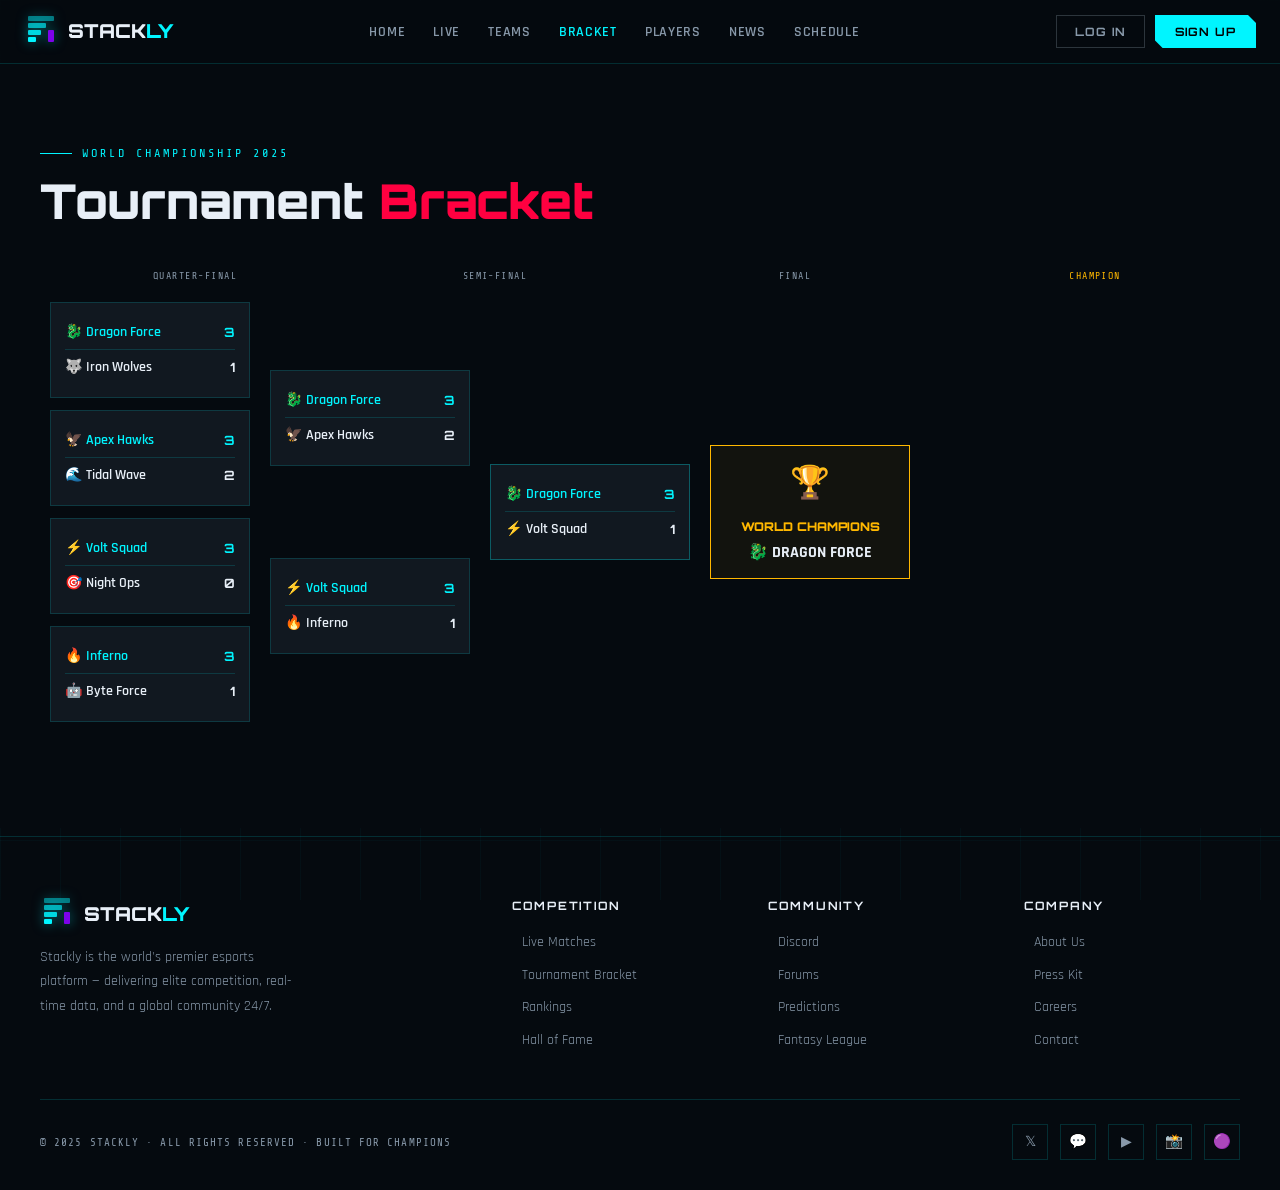
==== bracket.html @ 7aa42559 "initial commit" ====
<!DOCTYPE html>
<html lang="en">
<head>
<meta charset="UTF-8" />
<meta name="viewport" content="width=device-width, initial-scale=1.0" />
<title>Tournament Bracket — STACKLY</title>
<link href="https://fonts.googleapis.com/css2?family=Orbitron:wght@400;700;900&family=Rajdhani:wght@300;400;500;600;700&family=Share+Tech+Mono&display=swap" rel="stylesheet" />
<link rel="stylesheet" href="styles.css" />
</head>
<body>
<nav class="nav">
  <a href="index.html" class="nav-logo">
    <div class="nav-logo-icon">
      <svg width="34" height="34" viewBox="0 0 34 34" fill="none" xmlns="http://www.w3.org/2000/svg">
        <rect x="4" y="22" width="8" height="5" rx="1" fill="#00F5FF"/>
        <rect x="4" y="15" width="13" height="5" rx="1" fill="#00F5FF" opacity="0.85"/>
        <rect x="4" y="8" width="18" height="5" rx="1" fill="#00F5FF" opacity="0.65"/>
        <rect x="4" y="1" width="26" height="5" rx="1" fill="#00F5FF" opacity="0.45"/>
        <rect x="24" y="15" width="6" height="12" rx="1" fill="#8B00FF" opacity="0.9"/>
      </svg>
    </div>
    <span class="brand-name"><span class="brand-stack">STACK</span><span class="brand-ly">LY</span></span>
  </a>
  <ul class="nav-links">
    <li><a href="index.html">Home</a></li>
    <li><a href="live.html">Live</a></li>
    <li><a href="teams.html">Teams</a></li>
    <li><a href="bracket.html">Bracket</a></li>
    <li><a href="players.html">Players</a></li>
    <li><a href="news.html">News</a></li>
    <li><a href="schedule.html">Schedule</a></li>
  </ul>
  <div class="nav-auth">
    <button class="btn-login" id="openLogin">Log In</button>
    <button class="btn-signup" id="openSignup">Sign Up</button>
  </div>
  <button class="hamburger" id="hamburger" aria-label="Menu"><span></span><span></span><span></span></button>
</nav>

<div class="mobile-menu" id="mobileMenu">
  <a href="index.html">Home</a>
  <a href="live.html">Live Matches</a>
  <a href="featured.html">Featured Game</a>
  <a href="teams.html">Teams</a>
  <a href="bracket.html">Tournament</a>
  <a href="stats.html">Player Stats</a>
  <a href="players.html">Players</a>
  <a href="news.html">News</a>
  <a href="schedule.html">Schedule</a>
  <a href="streaming.html">Streams</a>
  <a href="community.html">Community</a>
  <a href="sponsors.html">Sponsors</a>
  <div class="mobile-auth-btns">
    <button class="btn-login" id="openLoginMobile">Log In</button>
    <button class="btn-signup" id="openSignupMobile">Sign Up</button>
  </div>
</div>
<main class="page-main">
<section class="section bracket" id="bracket">
  <div class="section-inner">
    <div class="eyebrow">World Championship 2025</div>
    <h2 class="section-title reveal">Tournament <span class="red">Bracket</span></h2>
    <div class="bracket-visual reveal reveal-delay-1">
      <div style="display:flex;gap:0;min-width:880px;">
        <div style="flex:1;text-align:center;padding-bottom:8px;font-family:'Share Tech Mono',monospace;font-size:0.62rem;letter-spacing:0.15em;color:var(--muted);text-transform:uppercase;padding-left:10px">Quarter-Final</div>
        <div style="flex:1;text-align:center;padding-bottom:8px;font-family:'Share Tech Mono',monospace;font-size:0.62rem;letter-spacing:0.15em;color:var(--muted);text-transform:uppercase;padding-left:10px">Semi-Final</div>
        <div style="flex:1;text-align:center;padding-bottom:8px;font-family:'Share Tech Mono',monospace;font-size:0.62rem;letter-spacing:0.15em;color:var(--muted);text-transform:uppercase;padding-left:10px">Final</div>
        <div style="flex:1;text-align:center;padding-bottom:8px;font-family:'Share Tech Mono',monospace;font-size:0.62rem;letter-spacing:0.15em;color:var(--gold);text-transform:uppercase;padding-left:10px">Champion</div>
      </div>
      <div class="bracket-grid">
        <!-- QF -->
        <div class="bracket-col">
          <div class="bracket-match"><div class="bracket-team winner">🐉 Dragon Force <span class="bracket-team-score cyan">3</span></div><div class="bracket-team">🐺 Iron Wolves <span class="bracket-team-score">1</span></div></div>
          <div class="bracket-match"><div class="bracket-team winner">🦅 Apex Hawks <span class="bracket-team-score cyan">3</span></div><div class="bracket-team">🌊 Tidal Wave <span class="bracket-team-score">2</span></div></div>
          <div class="bracket-match"><div class="bracket-team winner">⚡ Volt Squad <span class="bracket-team-score cyan">3</span></div><div class="bracket-team">🎯 Night Ops <span class="bracket-team-score">0</span></div></div>
          <div class="bracket-match"><div class="bracket-team winner">🔥 Inferno <span class="bracket-team-score cyan">3</span></div><div class="bracket-team">🤖 Byte Force <span class="bracket-team-score">1</span></div></div>
        </div>
        <!-- SF -->
        <div class="bracket-col" style="justify-content:space-around;gap:0;padding-top:32px;padding-bottom:32px">
          <div class="bracket-match"><div class="bracket-team winner">🐉 Dragon Force <span class="bracket-team-score cyan">3</span></div><div class="bracket-team">🦅 Apex Hawks <span class="bracket-team-score">2</span></div></div>
          <div class="bracket-match"><div class="bracket-team winner">⚡ Volt Squad <span class="bracket-team-score cyan">3</span></div><div class="bracket-team">🔥 Inferno <span class="bracket-team-score">1</span></div></div>
        </div>
        <!-- Final -->
        <div class="bracket-col" style="justify-content:center;padding-top:0;padding-bottom:0">
          <div class="bracket-match" style="border-color:rgba(0,245,255,0.3)">
            <div class="bracket-team winner">🐉 Dragon Force <span class="bracket-team-score cyan">3</span></div>
            <div class="bracket-team">⚡ Volt Squad <span class="bracket-team-score">1</span></div>
          </div>
        </div>
        <!-- Champion -->
        <div class="bracket-col" style="justify-content:center">
          <div class="bracket-match" style="border-color:var(--gold);text-align:center;background:rgba(255,184,0,0.05)">
            <div style="font-size:2rem;margin-bottom:8px">🏆</div>
            <div style="font-family:'Orbitron',sans-serif;font-size:0.75rem;font-weight:900;color:var(--gold);margin-bottom:4px">WORLD CHAMPIONS</div>
            <div style="font-weight:700;font-size:1rem">🐉 DRAGON FORCE</div>
          </div>
        </div>
      </div>
    </div>
  </div>
</section>
</main>
<footer>
  <div class="footer-inner">
    <div class="footer-top">
      <div class="footer-brand">
        <a href="index.html" class="nav-logo">
          <div class="nav-logo-icon">
            <svg width="34" height="34" viewBox="0 0 34 34" fill="none" xmlns="http://www.w3.org/2000/svg">
              <rect x="4"  y="22" width="8"  height="5" rx="1" fill="#00F5FF"/>
              <rect x="4"  y="15" width="13" height="5" rx="1" fill="#00F5FF" opacity="0.85"/>
              <rect x="4"  y="8"  width="18" height="5" rx="1" fill="#00F5FF" opacity="0.65"/>
              <rect x="4"  y="1"  width="26" height="5" rx="1" fill="#00F5FF" opacity="0.45"/>
              <rect x="24" y="15" width="6" height="12" rx="1" fill="#8B00FF" opacity="0.9"/>
            </svg>
          </div>
          <span class="brand-name"><span class="brand-stack">STACK</span><span class="brand-ly">LY</span></span>
        </a>
        <p>Stackly is the world's premier esports platform — delivering elite competition, real-time data, and a global community 24/7.</p>
      </div>
      <div class="footer-col">
        <h4>Competition</h4>
        <ul>
          <li><a href="404page.html">Live Matches</a></li>
          <li><a href="404page.html">Tournament Bracket</a></li>
          <li><a href="404page.html">Rankings</a></li>
          <li><a href="404page.html">Hall of Fame</a></li>
        </ul>
      </div>
      <div class="footer-col">
        <h4>Community</h4>
        <ul>
          <li><a href="404page.html">Discord</a></li>
          <li><a href="404page.html">Forums</a></li>
          <li><a href="404page.html">Predictions</a></li>
          <li><a href="404page.html">Fantasy League</a></li>
        </ul>
      </div>
      <div class="footer-col">
        <h4>Company</h4>
        <ul>
          <li><a href="404page.html">About Us</a></li>
          <li><a href="404page.html">Press Kit</a></li>
          <li><a href="404page.html">Careers</a></li>
          <li><a href="404page.html">Contact</a></li>
        </ul>
      </div>
    </div>
    <div class="footer-bottom">
      <div class="footer-copy">© 2025 STACKLY · ALL RIGHTS RESERVED · BUILT FOR CHAMPIONS</div>
      <div class="footer-social">
        <a href="404page.html" class="social-link" aria-label="Twitter">𝕏</a>
        <a href="404page.html" class="social-link" aria-label="Discord">💬</a>
        <a href="404page.html" class="social-link" aria-label="YouTube">▶</a>
        <a href="404page.html" class="social-link" aria-label="Instagram">📸</a>
        <a href="404page.html" class="social-link" aria-label="Twitch">🟣</a>
      </div>
    </div>
  </div>
</footer>
<div class="auth-overlay" id="authOverlay">
  <div class="auth-modal" id="authModal">
    <button class="auth-close" id="authClose" aria-label="Close">✕</button>

    <!-- Logo -->
    <div class="auth-logo-wrap">
      <svg width="28" height="28" viewBox="0 0 34 34" fill="none" xmlns="http://www.w3.org/2000/svg" style="filter:drop-shadow(0 0 6px rgba(0,245,255,0.5))">
        <rect x="4" y="22" width="8"  height="5" rx="1" fill="#00F5FF"/>
        <rect x="4" y="15" width="13" height="5" rx="1" fill="#00F5FF" opacity="0.85"/>
        <rect x="4" y="8"  width="18" height="5" rx="1" fill="#00F5FF" opacity="0.65"/>
        <rect x="4" y="1"  width="26" height="5" rx="1" fill="#00F5FF" opacity="0.45"/>
        <rect x="24" y="15" width="6" height="12" rx="1" fill="#8B00FF" opacity="0.9"/>
      </svg>
      <span class="brand-stack">STACK</span><span class="brand-ly">LY</span>
    </div>

    <!-- Tabs -->
    <div class="auth-tabs">
      <button class="auth-tab active" data-tab="login">Log In</button>
      <button class="auth-tab" data-tab="signup">Sign Up</button>
    </div>

    <!-- LOGIN PANEL -->
    <div class="auth-panel active" id="panel-login">
      <div class="auth-heading">Welcome back</div>
      <p class="auth-sub">Enter the arena. Your stats await.</p>

      <div class="auth-field">
        <label>Email Address</label>
        <input type="email" placeholder="you@example.com" autocomplete="email" />
      </div>
      <div class="auth-field">
        <label>Password</label>
        <input type="password" placeholder="••••••••" autocomplete="current-password" />
      </div>
      <a href="#" class="auth-forgot">Forgot password?</a>
      <button class="auth-submit">Log In to Stackly</button>

      <div class="auth-divider"><span>or continue with</span></div>
      <div class="auth-social">
        <button class="auth-social-btn">🌐 Google</button>
        <button class="auth-social-btn">🎮 Discord</button>
      </div>

      <div class="auth-switch">Don't have an account? <button id="switchToSignup">Sign up free</button></div>
    </div>

    <!-- SIGNUP PANEL -->
    <div class="auth-panel" id="panel-signup">
      <div class="auth-heading">Create your account</div>
      <p class="auth-sub">Join 4.8M players — track matches, predict outcomes, rise the ranks.</p>

      <div class="auth-field-row">
        <div class="auth-field">
          <label>First Name</label>
          <input type="text" placeholder="Arjun" autocomplete="given-name" />
        </div>
        <div class="auth-field">
          <label>Last Name</label>
          <input type="text" placeholder="Sharma" autocomplete="family-name" />
        </div>
      </div>
      <div class="auth-field">
        <label>Gamertag / Username</label>
        <input type="text" placeholder="ZephyrX" autocomplete="username" />
      </div>
      <div class="auth-field">
        <label>Email Address</label>
        <input type="email" placeholder="you@example.com" autocomplete="email" />
      </div>
      <div class="auth-field">
        <label>Password</label>
        <input type="password" placeholder="Create a strong password" id="signupPassword" autocomplete="new-password" />
        <div class="password-strength">
          <div class="strength-bar" id="s1"></div>
          <div class="strength-bar" id="s2"></div>
          <div class="strength-bar" id="s3"></div>
          <div class="strength-bar" id="s4"></div>
        </div>
      </div>

      <button class="auth-submit">Create Account</button>

      <div class="auth-divider"><span>or sign up with</span></div>
      <div class="auth-social">
        <button class="auth-social-btn">🌐 Google</button>
        <button class="auth-social-btn">🎮 Discord</button>
      </div>

      <p class="auth-terms">By signing up you agree to our <a href="#">Terms of Service</a> and <a href="#">Privacy Policy</a>.</p>
      <div class="auth-switch">Already have an account? <button id="switchToLogin">Log in</button></div>
    </div>
  </div>
</div>
<script src="script.js"></script>
</body>
</html>
---- styles.css ----
/* ============================================================
   DESIGN TOKENS
   ============================================================ */
:root {
  --bg:          #050A0F;
  --bg2:         #0D1117;
  --bg3:         #111820;
  --cyan:        #00F5FF;
  --purple:      #8B00FF;
  --red:         #FF0040;
  --gold:        #FFB800;
  --text:        #E8EFF7;
  --muted:       #8899AA;
  --border:      rgba(0,245,255,0.15);
  --card-bg:     rgba(13,17,23,0.8);
  --glow-cyan:   0 0 20px rgba(0,245,255,0.4), 0 0 60px rgba(0,245,255,0.15);
  --glow-purple: 0 0 20px rgba(139,0,255,0.5), 0 0 60px rgba(139,0,255,0.2);
  --glow-red:    0 0 20px rgba(255,0,64,0.5);
}

/* ============================================================
   BASE
   ============================================================ */
*, *::before, *::after { box-sizing: border-box; margin: 0; padding: 0; }

html { scroll-behavior: smooth; }

body {
  background: var(--bg);
  color: var(--text);
  font-family: 'Rajdhani', sans-serif;
  font-size: 16px;
  line-height: 1.6;
  overflow-x: hidden;
}

@media (prefers-reduced-motion: reduce) {
  *, *::before, *::after { animation: none !important; transition: none !important; }
}

/* ============================================================
   REUSABLES
   ============================================================ */
.section { padding: 80px 20px; position: relative; }
.section-inner { max-width: 1200px; margin: 0 auto; }

.eyebrow {
  font-family: 'Share Tech Mono', monospace;
  font-size: 0.75rem;
  letter-spacing: 0.25em;
  color: var(--cyan);
  text-transform: uppercase;
  margin-bottom: 12px;
  display: flex;
  align-items: center;
  gap: 10px;
}
.eyebrow::before { content: ''; display: block; width: 32px; height: 1px; background: var(--cyan); }

.section-title {
  font-family: 'Orbitron', sans-serif;
  font-size: clamp(1.8rem, 4vw, 3rem);
  font-weight: 900;
  line-height: 1.1;
  margin-bottom: 16px;
}

.cyan { color: var(--cyan); }
.purple { color: var(--purple); }
.red { color: var(--red); }
.gold { color: var(--gold); }

.btn {
  display: inline-flex;
  align-items: center;
  gap: 8px;
  padding: 12px 28px;
  font-family: 'Orbitron', sans-serif;
  font-size: 0.8rem;
  font-weight: 700;
  letter-spacing: 0.1em;
  text-decoration: none;
  text-transform: uppercase;
  border: none;
  cursor: pointer;
  position: relative;
  overflow: hidden;
  transition: all 0.3s;
}

.btn-primary {
  background: var(--cyan);
  color: #000;
  clip-path: polygon(0 0, calc(100% - 12px) 0, 100% 12px, 100% 100%, 12px 100%, 0 calc(100% - 12px));
}
.btn-primary:hover { box-shadow: var(--glow-cyan); transform: translateY(-2px); }

.btn-outline {
  background: transparent;
  color: var(--cyan);
  border: 1px solid var(--cyan);
  clip-path: polygon(0 0, calc(100% - 10px) 0, 100% 10px, 100% 100%, 10px 100%, 0 calc(100% - 10px));
}
.btn-outline:hover { background: rgba(0,245,255,0.1); box-shadow: var(--glow-cyan); }

.tag {
  display: inline-block;
  padding: 3px 10px;
  font-family: 'Share Tech Mono', monospace;
  font-size: 0.7rem;
  letter-spacing: 0.1em;
  text-transform: uppercase;
  background: rgba(0,245,255,0.1);
  color: var(--cyan);
  border: 1px solid rgba(0,245,255,0.3);
}

/* ============================================================
   GLOBAL BACKGROUND ENERGY GRID
   ============================================================ */
body::before {
  content: '';
  position: fixed;
  inset: 0;
  background-image:
    linear-gradient(rgba(0,245,255,0.03) 1px, transparent 1px),
    linear-gradient(90deg, rgba(0,245,255,0.03) 1px, transparent 1px);
  background-size: 60px 60px;
  pointer-events: none;
  z-index: 0;
  animation: gridPulse 8s ease-in-out infinite;
}
@keyframes gridPulse {
  0%, 100% { opacity: 0.6; }
  50% { opacity: 1; }
}

/* ============================================================
   1. NAV
   ============================================================ */
.nav {
  position: fixed;
  top: 0; left: 0; right: 0;
  z-index: 1000;
  padding: 0 24px;
  height: 64px;
  display: flex;
  align-items: center;
  justify-content: space-between;
  background: rgba(5,10,15,0.85);
  backdrop-filter: blur(16px);
  border-bottom: 1px solid var(--border);
}

.nav-logo {
  font-family: 'Orbitron', sans-serif;
  font-size: 1.2rem;
  font-weight: 900;
  color: var(--text);
  text-decoration: none;
  display: flex;
  align-items: center;
  gap: 10px;
}
.nav-logo .brand-name { display: flex; align-items: baseline; gap: 0; }
.nav-logo .brand-stack { color: var(--text); }
.nav-logo .brand-ly { color: var(--cyan); }

.nav-logo-icon {
  width: 34px; height: 34px;
  display: flex; align-items: center; justify-content: center;
  flex-shrink: 0;
  animation: stacklyLogoPulse 3s ease-in-out infinite;
  filter: drop-shadow(0 0 6px rgba(0,245,255,0.5));
}
@keyframes stacklyLogoPulse {
  0%, 100% { filter: drop-shadow(0 0 6px rgba(0,245,255,0.5)); }
  50% { filter: drop-shadow(0 0 14px rgba(0,245,255,0.9)); }
}

.nav-links {
  display: flex;
  gap: 28px;
  list-style: none;
}
.nav-links a {
  font-family: 'Rajdhani', sans-serif;
  font-weight: 600;
  font-size: 0.9rem;
  letter-spacing: 0.05em;
  text-transform: uppercase;
  color: var(--muted);
  text-decoration: none;
  transition: color 0.2s;
  position: relative;
}
.nav-links a::after {
  content: '';
  position: absolute;
  left: 0; bottom: -4px;
  width: 0; height: 1px;
  background: var(--cyan);
  transition: width 0.3s;
}
.nav-links a:hover { color: var(--cyan); }
.nav-links a:hover::after { width: 100%; }

.nav-cta { font-size: 0.75rem; padding: 8px 20px; }

.hamburger {
  display: none;
  flex-direction: column;
  gap: 5px;
  cursor: pointer;
  padding: 4px;
  background: none;
  border: none;
}
.hamburger span {
  display: block;
  width: 24px; height: 2px;
  background: var(--cyan);
  transition: all 0.3s;
}
.hamburger.open span:nth-child(1) { transform: translateY(7px) rotate(45deg); }
.hamburger.open span:nth-child(2) { opacity: 0; }
.hamburger.open span:nth-child(3) { transform: translateY(-7px) rotate(-45deg); }

.mobile-menu {
  display: none;
  position: fixed;
  top: 64px; left: 0; right: 0;
  background: rgba(5,10,15,0.98);
  backdrop-filter: blur(20px);
  border-bottom: 1px solid var(--border);
  padding: 24px;
  z-index: 999;
  flex-direction: column;
  gap: 20px;
}
.mobile-menu.open { display: flex; }
.mobile-menu a {
  font-family: 'Orbitron', sans-serif;
  font-size: 1rem;
  color: var(--muted);
  text-decoration: none;
  padding: 8px 0;
  border-bottom: 1px solid var(--border);
}
.mobile-menu a:hover { color: var(--cyan); }

@media (max-width: 768px) {
  .nav-links, .nav-cta { display: none; }
  .hamburger { display: flex; }
}

/* ============================================================
   2. HERO — GLITCH + SCANLINE
   ============================================================ */
.hero {
  min-height: 100vh;
  display: flex;
  align-items: center;
  justify-content: center;
  text-align: center;
  padding: 120px 20px 80px;
  position: relative;
  overflow: hidden;
}

/* Scanline overlay */
.hero::after {
  content: '';
  position: absolute;
  inset: 0;
  background: repeating-linear-gradient(
    0deg,
    transparent,
    transparent 2px,
    rgba(0,0,0,0.08) 2px,
    rgba(0,0,0,0.08) 4px
  );
  pointer-events: none;
  z-index: 1;
  animation: scanlineScroll 8s linear infinite;
}
@keyframes scanlineScroll {
  0% { background-position: 0 0; }
  100% { background-position: 0 100px; }
}

.hero-bg-orb {
  position: absolute;
  border-radius: 50%;
  filter: blur(80px);
  pointer-events: none;
}
.hero-orb1 {
  width: 500px; height: 500px;
  background: radial-gradient(circle, rgba(139,0,255,0.35) 0%, transparent 70%);
  top: -100px; left: -150px;
  animation: orbFloat1 12s ease-in-out infinite;
}
.hero-orb2 {
  width: 400px; height: 400px;
  background: radial-gradient(circle, rgba(0,245,255,0.25) 0%, transparent 70%);
  bottom: -100px; right: -100px;
  animation: orbFloat2 10s ease-in-out infinite;
}
.hero-orb3 {
  width: 300px; height: 300px;
  background: radial-gradient(circle, rgba(255,0,64,0.2) 0%, transparent 70%);
  top: 40%; left: 50%;
  transform: translate(-50%, -50%);
  animation: orbFloat3 14s ease-in-out infinite;
}
@keyframes orbFloat1 { 0%,100%{transform:translate(0,0)} 50%{transform:translate(40px,30px)} }
@keyframes orbFloat2 { 0%,100%{transform:translate(0,0)} 50%{transform:translate(-30px,20px)} }
@keyframes orbFloat3 { 0%,100%{transform:translate(-50%,-50%)} 50%{transform:translate(-44%,-55%)} }

.hero-content { position: relative; z-index: 2; max-width: 800px; margin: 0 auto; }

.hero-badge {
  display: inline-flex;
  align-items: center;
  gap: 8px;
  padding: 6px 16px;
  background: rgba(255,0,64,0.1);
  border: 1px solid rgba(255,0,64,0.4);
  font-family: 'Share Tech Mono', monospace;
  font-size: 0.7rem;
  letter-spacing: 0.2em;
  color: var(--red);
  text-transform: uppercase;
  margin-bottom: 24px;
  animation: badgePulse 2s ease-in-out infinite;
}
.hero-badge::before {
  content: '';
  width: 6px; height: 6px;
  background: var(--red);
  border-radius: 50%;
  animation: liveBlink 1s ease-in-out infinite;
}
@keyframes badgePulse { 0%,100%{box-shadow:0 0 0 0 rgba(255,0,64,0.3)} 50%{box-shadow:0 0 0 8px rgba(255,0,64,0)} }
@keyframes liveBlink { 0%,100%{opacity:1} 50%{opacity:0} }

.glitch-title {
  font-family: 'Orbitron', sans-serif;
  font-size: clamp(2.8rem, 9vw, 7rem);
  font-weight: 900;
  line-height: 0.95;
  margin-bottom: 8px;
  position: relative;
  display: inline-block;
}
.glitch-title::before,
.glitch-title::after {
  content: attr(data-text);
  position: absolute;
  inset: 0;
  font-size: inherit;
  font-weight: inherit;
  line-height: inherit;
}
.glitch-title::before {
  color: var(--red);
  animation: glitch1 4s infinite;
  clip-path: polygon(0 20%, 100% 20%, 100% 40%, 0 40%);
}
.glitch-title::after {
  color: var(--cyan);
  animation: glitch2 4s infinite;
  clip-path: polygon(0 60%, 100% 60%, 100% 80%, 0 80%);
}
@keyframes glitch1 {
  0%,90%,100%{transform:translate(0)} 91%{transform:translate(-4px,1px)} 93%{transform:translate(4px,-1px)} 95%{transform:translate(-2px,2px)} 97%{transform:translate(3px,0)}
}
@keyframes glitch2 {
  0%,88%,100%{transform:translate(0)} 89%{transform:translate(4px,-1px)} 91%{transform:translate(-3px,1px)} 94%{transform:translate(2px,2px)} 96%{transform:translate(-4px,0)}
}

.hero-sub {
  font-family: 'Orbitron', sans-serif;
  font-size: clamp(1rem, 3vw, 1.6rem);
  font-weight: 400;
  color: var(--cyan);
  letter-spacing: 0.3em;
  text-transform: uppercase;
  margin-bottom: 24px;
  animation: fadeSlideUp 1s 0.3s both;
}

.hero-desc {
  font-size: 1.1rem;
  color: var(--muted);
  max-width: 520px;
  margin: 0 auto 40px;
  animation: fadeSlideUp 1s 0.5s both;
}

.hero-buttons {
  display: flex;
  gap: 16px;
  justify-content: center;
  flex-wrap: wrap;
  animation: fadeSlideUp 1s 0.7s both;
}

.hero-stats {
  display: flex;
  justify-content: center;
  gap: clamp(24px, 5vw, 60px);
  margin-top: 60px;
  padding-top: 40px;
  border-top: 1px solid var(--border);
  animation: fadeSlideUp 1s 0.9s both;
}
.hero-stat-num {
  font-family: 'Orbitron', sans-serif;
  font-size: clamp(1.6rem, 4vw, 2.4rem);
  font-weight: 900;
  color: var(--cyan);
  display: block;
}
.hero-stat-label {
  font-family: 'Share Tech Mono', monospace;
  font-size: 0.7rem;
  letter-spacing: 0.15em;
  color: var(--muted);
  text-transform: uppercase;
}

@keyframes fadeSlideUp { from{opacity:0;transform:translateY(24px)} to{opacity:1;transform:translateY(0)} }

/* ============================================================
   3. LIVE MATCHES
   ============================================================ */
.live-matches { background: var(--bg2); }

.matches-grid {
  display: grid;
  grid-template-columns: repeat(auto-fit, minmax(320px, 1fr));
  gap: 20px;
  margin-top: 40px;
}

.match-card {
  background: var(--card-bg);
  border: 1px solid var(--border);
  padding: 24px;
  position: relative;
  overflow: hidden;
  transition: transform 0.3s, border-color 0.3s;
  clip-path: polygon(0 0, calc(100% - 16px) 0, 100% 16px, 100% 100%, 16px 100%, 0 calc(100% - 16px));
}
.match-card::before {
  content: '';
  position: absolute;
  top: 0; left: 0; right: 0;
  height: 2px;
  background: linear-gradient(90deg, var(--cyan), var(--purple));
  transform: scaleX(0);
  transform-origin: left;
  transition: transform 0.4s;
}
.match-card:hover { transform: translateY(-4px); border-color: rgba(0,245,255,0.3); }
.match-card:hover::before { transform: scaleX(1); }

.match-live {
  display: flex;
  align-items: center;
  gap: 6px;
  font-family: 'Share Tech Mono', monospace;
  font-size: 0.65rem;
  letter-spacing: 0.15em;
  color: var(--red);
  text-transform: uppercase;
  margin-bottom: 20px;
}
.match-live-dot {
  width: 6px; height: 6px;
  background: var(--red);
  border-radius: 50%;
  animation: liveBlink 1s infinite;
}

.match-teams {
  display: flex;
  align-items: center;
  justify-content: space-between;
  gap: 12px;
  margin-bottom: 16px;
}
.match-team { text-align: center; flex: 1; }
.match-team-logo {
  width: 48px; height: 48px;
  margin: 0 auto 8px;
  border-radius: 50%;
  border: 2px solid var(--border);
  display: flex; align-items: center; justify-content: center;
  font-family: 'Orbitron', sans-serif;
  font-size: 0.85rem;
  font-weight: 900;
  background: var(--bg3);
  transition: border-color 0.3s;
}
.match-card:hover .match-team-logo { border-color: var(--cyan); }
.match-team-name { font-weight: 700; font-size: 0.95rem; }

.match-score {
  text-align: center;
  font-family: 'Orbitron', sans-serif;
  font-size: 1.6rem;
  font-weight: 900;
  color: var(--text);
  padding: 0 8px;
}
.match-vs {
  font-family: 'Share Tech Mono', monospace;
  font-size: 0.7rem;
  color: var(--muted);
}

.match-meta {
  display: flex;
  justify-content: space-between;
  font-family: 'Share Tech Mono', monospace;
  font-size: 0.7rem;
  color: var(--muted);
  padding-top: 16px;
  border-top: 1px solid var(--border);
}

/* ============================================================
   4. FEATURED GAME — CYBER PARALLAX BANNER
   ============================================================ */
.featured-game {
  background: var(--bg);
  overflow: hidden;
}

.featured-inner {
  display: grid;
  grid-template-columns: 1fr 1fr;
  gap: 60px;
  align-items: center;
}

.featured-visual {
  position: relative;
  aspect-ratio: 1 / 1;
  max-width: 480px;
}

.featured-hex-grid {
  position: absolute;
  inset: 0;
  display: grid;
  grid-template-columns: repeat(5, 1fr);
  gap: 4px;
  padding: 20px;
  animation: hexRotate 20s linear infinite;
}
@keyframes hexRotate { 0%{transform:rotate(0deg)} 100%{transform:rotate(360deg)} }

.hex-cell {
  aspect-ratio: 1;
  background: rgba(0,245,255,0.05);
  clip-path: polygon(50% 0%,100% 25%,100% 75%,50% 100%,0% 75%,0% 25%);
  transition: background 0.3s;
  animation: hexCellPulse 3s ease-in-out infinite;
}
.hex-cell:nth-child(odd) { animation-delay: 0.5s; }
.hex-cell:nth-child(3n) { background: rgba(139,0,255,0.08); }
@keyframes hexCellPulse { 0%,100%{opacity:0.4} 50%{opacity:1} }

.featured-game-card {
  position: absolute;
  inset: 40px;
  background: linear-gradient(135deg, var(--bg3) 0%, rgba(139,0,255,0.1) 100%);
  border: 1px solid var(--border);
  display: flex;
  align-items: center;
  justify-content: center;
  flex-direction: column;
  gap: 16px;
  clip-path: polygon(0 0, calc(100% - 24px) 0, 100% 24px, 100% 100%, 24px 100%, 0 calc(100% - 24px));
}

.game-icon-large {
  width: 100px; height: 100px;
  background: linear-gradient(135deg, var(--purple), var(--cyan));
  clip-path: polygon(50% 0%,100% 25%,100% 75%,50% 100%,0% 75%,0% 25%);
  display: flex; align-items: center; justify-content: center;
  font-size: 2.4rem;
  animation: gameIconPulse 3s ease-in-out infinite;
}
@keyframes gameIconPulse { 0%,100%{box-shadow:var(--glow-purple);transform:scale(1)} 50%{box-shadow:var(--glow-cyan);transform:scale(1.05)} }

.featured-content { padding: 20px 0; }
.featured-game-title {
  font-family: 'Orbitron', sans-serif;
  font-size: clamp(2rem, 4vw, 3.2rem);
  font-weight: 900;
  line-height: 1.05;
  margin-bottom: 20px;
}
.featured-desc {
  color: var(--muted);
  font-size: 1.05rem;
  line-height: 1.7;
  margin-bottom: 28px;
}

.featured-tags { display: flex; gap: 8px; flex-wrap: wrap; margin-bottom: 32px; }

.progress-bars { display: flex; flex-direction: column; gap: 14px; margin-bottom: 32px; }
.progress-row { display: flex; flex-direction: column; gap: 6px; }
.progress-label {
  display: flex;
  justify-content: space-between;
  font-family: 'Share Tech Mono', monospace;
  font-size: 0.72rem;
  color: var(--muted);
}
.progress-track {
  height: 4px;
  background: var(--bg3);
  border-radius: 0;
  overflow: hidden;
  position: relative;
}
.progress-fill {
  height: 100%;
  background: linear-gradient(90deg, var(--cyan), var(--purple));
  width: 0;
  animation: progressFill 2s 0.5s forwards;
  position: relative;
}
.progress-fill::after {
  content: '';
  position: absolute;
  right: 0; top: -2px;
  width: 8px; height: 8px;
  background: var(--cyan);
  border-radius: 50%;
  box-shadow: var(--glow-cyan);
}
@keyframes progressFill { to { width: var(--w); } }

@media (max-width: 900px) {
  .featured-inner { grid-template-columns: 1fr; }
  .featured-visual { max-width: 300px; margin: 0 auto; }
}

/* ============================================================
   5. TEAMS
   ============================================================ */
.teams { background: var(--bg2); }

.teams-grid {
  display: grid;
  grid-template-columns: repeat(auto-fill, minmax(200px, 1fr));
  gap: 16px;
  margin-top: 40px;
}

.team-card {
  background: var(--card-bg);
  border: 1px solid var(--border);
  padding: 28px 20px;
  text-align: center;
  cursor: pointer;
  transition: all 0.35s;
  position: relative;
  overflow: hidden;
}
.team-card::after {
  content: '';
  position: absolute;
  inset: 0;
  background: linear-gradient(135deg, rgba(0,245,255,0.05), rgba(139,0,255,0.05));
  opacity: 0;
  transition: opacity 0.3s;
}
.team-card:hover::after { opacity: 1; }
.team-card:hover { border-color: var(--cyan); transform: translateY(-6px); box-shadow: 0 20px 40px rgba(0,0,0,0.4); }

.team-logo-ring {
  width: 72px; height: 72px;
  margin: 0 auto 16px;
  border-radius: 50%;
  border: 2px solid var(--border);
  display: flex; align-items: center; justify-content: center;
  font-size: 2rem;
  position: relative;
  transition: border-color 0.3s;
}
.team-logo-ring::before {
  content: '';
  position: absolute;
  inset: -4px;
  border-radius: 50%;
  border: 1px solid transparent;
  border-top-color: var(--cyan);
  animation: ringRotate 3s linear infinite;
}
.team-card:hover .team-logo-ring { border-color: var(--cyan); }
@keyframes ringRotate { 0%{transform:rotate(0)} 100%{transform:rotate(360deg)} }

.team-name {
  font-family: 'Orbitron', sans-serif;
  font-size: 0.85rem;
  font-weight: 700;
  margin-bottom: 6px;
}
.team-record {
  font-family: 'Share Tech Mono', monospace;
  font-size: 0.72rem;
  color: var(--muted);
  margin-bottom: 8px;
}
.team-rank {
  font-family: 'Share Tech Mono', monospace;
  font-size: 0.65rem;
  color: var(--gold);
  text-transform: uppercase;
}

/* ============================================================
   6. TOURNAMENT BRACKET
   ============================================================ */
.bracket { background: var(--bg); }

.bracket-visual {
  margin-top: 40px;
  overflow-x: auto;
  padding-bottom: 16px;
}

.bracket-stage-label {
  font-family: 'Share Tech Mono', monospace;
  font-size: 0.65rem;
  letter-spacing: 0.2em;
  color: var(--muted);
  text-transform: uppercase;
  text-align: center;
  margin-bottom: 12px;
}

.bracket-grid {
  display: grid;
  grid-template-columns: repeat(4, 220px);
  gap: 0;
  min-width: 880px;
}

.bracket-col {
  display: flex;
  flex-direction: column;
  justify-content: space-around;
  padding: 10px;
  gap: 12px;
}

.bracket-match {
  background: var(--bg3);
  border: 1px solid var(--border);
  padding: 12px 14px;
  position: relative;
  transition: border-color 0.3s;
}
.bracket-match:hover { border-color: var(--cyan); }

.bracket-team {
  display: flex;
  justify-content: space-between;
  align-items: center;
  padding: 6px 0;
  font-weight: 600;
  font-size: 0.88rem;
  transition: color 0.2s;
}
.bracket-team:first-child { border-bottom: 1px solid var(--border); }
.bracket-team.winner { color: var(--cyan); }
.bracket-team-score {
  font-family: 'Orbitron', sans-serif;
  font-size: 0.8rem;
  font-weight: 700;
}

.bracket-connector {
  display: flex;
  flex-direction: column;
  justify-content: center;
  align-items: center;
  padding: 0 2px;
}

/* ============================================================
   7. PLAYER STATS
   ============================================================ */
.player-stats { background: var(--bg2); }

.stats-layout {
  display: grid;
  grid-template-columns: 1fr 1fr;
  gap: 40px;
  margin-top: 40px;
  align-items: start;
}

.stat-leaderboard { display: flex; flex-direction: column; gap: 12px; }

.stat-row {
  display: grid;
  grid-template-columns: 36px 1fr auto;
  gap: 14px;
  align-items: center;
  padding: 16px;
  background: var(--card-bg);
  border: 1px solid var(--border);
  transition: all 0.3s;
  position: relative;
  overflow: hidden;
}
.stat-row::before {
  content: '';
  position: absolute;
  left: 0; top: 0; bottom: 0;
  width: 3px;
  background: linear-gradient(180deg, var(--cyan), var(--purple));
  transform: scaleY(0);
  transform-origin: top;
  transition: transform 0.3s;
}
.stat-row:hover { border-color: var(--cyan); background: rgba(0,245,255,0.04); }
.stat-row:hover::before { transform: scaleY(1); }

.stat-rank {
  font-family: 'Orbitron', sans-serif;
  font-size: 0.75rem;
  font-weight: 900;
  color: var(--purple);
  text-align: center;
}
.stat-rank.gold { color: var(--gold); }
.stat-player-name { font-weight: 700; display: block; font-size: 0.95rem; }
.stat-player-team { font-size: 0.75rem; color: var(--muted); font-family: 'Share Tech Mono', monospace; }
.stat-value {
  font-family: 'Orbitron', sans-serif;
  font-size: 1.1rem;
  font-weight: 900;
  color: var(--cyan);
  text-align: right;
}

.stat-chart-panel {
  background: var(--card-bg);
  border: 1px solid var(--border);
  padding: 28px;
}

.radar-chart-container { position: relative; width: 100%; aspect-ratio: 1; }

.radar-svg { width: 100%; height: 100%; }

.radar-label {
  font-family: 'Share Tech Mono', monospace;
  font-size: 0.65rem;
  fill: var(--muted);
  text-anchor: middle;
}

@media (max-width: 768px) {
  .stats-layout { grid-template-columns: 1fr; }
}

/* ============================================================
   8. PRO PLAYERS
   ============================================================ */
.players { background: var(--bg); }

.players-scroll {
  display: grid;
  grid-template-columns: repeat(auto-fill, minmax(200px, 1fr));
  gap: 20px;
  margin-top: 40px;
}

.player-card {
  background: var(--card-bg);
  border: 1px solid var(--border);
  padding: 24px 20px;
  text-align: center;
  transition: all 0.35s;
  position: relative;
  overflow: hidden;
  clip-path: polygon(0 0, calc(100% - 16px) 0, 100% 16px, 100% 100%, 0 100%);
}
.player-card:hover { border-color: var(--purple); transform: translateY(-6px); }

.player-avatar {
  width: 80px; height: 80px;
  margin: 0 auto 14px;
  background: linear-gradient(135deg, var(--purple), var(--cyan));
  border-radius: 50%;
  display: flex; align-items: center; justify-content: center;
  font-size: 2rem;
  position: relative;
  animation: avatarGlow 3s ease-in-out infinite;
}
.player-avatar::after {
  content: '';
  position: absolute;
  inset: -3px;
  border-radius: 50%;
  border: 2px solid transparent;
  border-top-color: var(--purple);
  border-right-color: var(--cyan);
  animation: ringRotate 2s linear infinite;
}
@keyframes avatarGlow { 0%,100%{box-shadow:0 0 20px rgba(139,0,255,0.3)} 50%{box-shadow:0 0 40px rgba(0,245,255,0.3)} }

.player-tag {
  font-family: 'Orbitron', sans-serif;
  font-size: 1rem;
  font-weight: 900;
  color: var(--text);
  display: block;
  margin-bottom: 2px;
}
.player-real-name { font-size: 0.78rem; color: var(--muted); font-family: 'Share Tech Mono', monospace; margin-bottom: 8px; display: block; }
.player-role { font-size: 0.72rem; }
.player-rating {
  margin-top: 12px;
  font-family: 'Orbitron', sans-serif;
  font-size: 0.85rem;
  font-weight: 700;
  color: var(--gold);
}

/* ============================================================
   9. NEWS / BLOG
   ============================================================ */
.news { background: var(--bg2); }

.news-grid {
  display: grid;
  grid-template-columns: 2fr 1fr;
  gap: 24px;
  margin-top: 40px;
}

.news-featured {
  background: var(--card-bg);
  border: 1px solid var(--border);
  overflow: hidden;
  position: relative;
  transition: border-color 0.3s;
}
.news-featured:hover { border-color: var(--cyan); }

.news-featured-img {
  width: 100%;
  aspect-ratio: 16/9;
  background: linear-gradient(135deg, rgba(139,0,255,0.2), rgba(0,245,255,0.1));
  display: flex; align-items: center; justify-content: center;
  font-size: 5rem;
  position: relative;
  overflow: hidden;
}
.news-featured-img::after {
  content: '';
  position: absolute;
  inset: 0;
  background: linear-gradient(0deg, rgba(13,17,23,0.9) 0%, transparent 60%);
}

.news-featured-body { padding: 24px; }
.news-featured-title {
  font-family: 'Orbitron', sans-serif;
  font-size: 1.2rem;
  font-weight: 700;
  line-height: 1.3;
  margin: 10px 0 10px;
}
.news-date {
  font-family: 'Share Tech Mono', monospace;
  font-size: 0.68rem;
  color: var(--muted);
  text-transform: uppercase;
}
.news-excerpt { color: var(--muted); font-size: 0.9rem; line-height: 1.6; }

.news-list { display: flex; flex-direction: column; gap: 14px; }
.news-item {
  background: var(--card-bg);
  border: 1px solid var(--border);
  padding: 16px;
  transition: all 0.3s;
  cursor: pointer;
  display: flex; gap: 14px; align-items: flex-start;
}
.news-item:hover { border-color: var(--cyan); background: rgba(0,245,255,0.03); }

.news-item-icon {
  width: 48px; height: 48px;
  background: var(--bg3);
  border: 1px solid var(--border);
  display: flex; align-items: center; justify-content: center;
  font-size: 1.2rem;
  flex-shrink: 0;
}

.news-item-title { font-weight: 700; font-size: 0.88rem; margin-bottom: 4px; line-height: 1.3; }
.news-item-date { font-family: 'Share Tech Mono', monospace; font-size: 0.65rem; color: var(--muted); }

@media (max-width: 768px) {
  .news-grid { grid-template-columns: 1fr; }
}

/* ============================================================
   10. SCHEDULE
   ============================================================ */
.schedule { background: var(--bg); }

.schedule-tabs {
  display: flex;
  gap: 4px;
  margin-bottom: 24px;
  flex-wrap: wrap;
}
.schedule-tab {
  padding: 8px 20px;
  font-family: 'Orbitron', sans-serif;
  font-size: 0.72rem;
  font-weight: 700;
  letter-spacing: 0.1em;
  text-transform: uppercase;
  cursor: pointer;
  border: 1px solid var(--border);
  background: transparent;
  color: var(--muted);
  transition: all 0.2s;
}
.schedule-tab.active, .schedule-tab:hover {
  background: rgba(0,245,255,0.1);
  color: var(--cyan);
  border-color: var(--cyan);
}

.schedule-list { display: flex; flex-direction: column; gap: 12px; }
.schedule-item {
  display: grid;
  grid-template-columns: 100px 1fr auto;
  gap: 20px;
  align-items: center;
  padding: 18px 24px;
  background: var(--card-bg);
  border: 1px solid var(--border);
  transition: all 0.3s;
  position: relative;
}
.schedule-item::after {
  content: '';
  position: absolute;
  right: 0; top: 0; bottom: 0;
  width: 4px;
  background: var(--cyan);
  transform: scaleY(0);
  transform-origin: center;
  transition: transform 0.3s;
}
.schedule-item:hover { border-color: rgba(0,245,255,0.3); background: rgba(0,245,255,0.03); }
.schedule-item:hover::after { transform: scaleY(1); }

.schedule-time { font-family: 'Share Tech Mono', monospace; font-size: 0.8rem; color: var(--cyan); }
.schedule-match { font-weight: 700; font-size: 0.95rem; margin-bottom: 4px; }
.schedule-detail { font-family: 'Share Tech Mono', monospace; font-size: 0.7rem; color: var(--muted); }
.schedule-game-tag { font-size: 0.7rem; }

@media (max-width: 600px) {
  .schedule-item { grid-template-columns: 80px 1fr; }
  .schedule-game-tag { display: none; }
}

/* ============================================================
   11. STREAMING
   ============================================================ */
.streaming { background: var(--bg2); }

.stream-grid {
  display: grid;
  grid-template-columns: 1fr 1fr 1fr;
  gap: 20px;
  margin-top: 40px;
}

.stream-card {
  background: var(--card-bg);
  border: 1px solid var(--border);
  overflow: hidden;
  transition: all 0.35s;
  position: relative;
}
.stream-card:hover { border-color: var(--red); transform: translateY(-4px); }

.stream-preview {
  aspect-ratio: 16/9;
  background: linear-gradient(135deg, var(--bg3), rgba(255,0,64,0.08));
  display: flex; align-items: center; justify-content: center;
  font-size: 3rem;
  position: relative;
  overflow: hidden;
}
.stream-preview::before {
  content: '';
  position: absolute;
  inset: 0;
  background: rgba(0,0,0,0.5);
  opacity: 0;
  transition: opacity 0.3s;
  display: flex; align-items: center; justify-content: center;
}
.stream-card:hover .stream-preview::before { opacity: 1; }

.stream-live-badge {
  position: absolute;
  top: 10px; left: 10px;
  background: var(--red);
  color: #fff;
  font-family: 'Share Tech Mono', monospace;
  font-size: 0.65rem;
  letter-spacing: 0.1em;
  padding: 3px 8px;
  display: flex; align-items: center; gap: 4px;
  animation: badgePulse 2s infinite;
}

.stream-viewers {
  position: absolute;
  bottom: 10px; right: 10px;
  background: rgba(0,0,0,0.7);
  font-family: 'Share Tech Mono', monospace;
  font-size: 0.65rem;
  color: var(--text);
  padding: 3px 8px;
}

.stream-info { padding: 16px; }
.stream-streamer { font-family: 'Orbitron', sans-serif; font-size: 0.85rem; font-weight: 700; margin-bottom: 4px; }
.stream-game { font-family: 'Share Tech Mono', monospace; font-size: 0.7rem; color: var(--cyan); }

@media (max-width: 900px) { .stream-grid { grid-template-columns: 1fr 1fr; } }
@media (max-width: 600px) { .stream-grid { grid-template-columns: 1fr; } }

/* ============================================================
   12. COMMUNITY
   ============================================================ */
.community {
  background: var(--bg);
  overflow: hidden;
}

.community-inner {
  display: grid;
  grid-template-columns: 1fr 1fr;
  gap: 60px;
  align-items: center;
}

.community-visuals {
  position: relative;
  height: 400px;
  display: flex;
  align-items: center;
  justify-content: center;
}

.orbit-center {
  width: 100px; height: 100px;
  background: linear-gradient(135deg, var(--purple), var(--cyan));
  border-radius: 50%;
  display: flex; align-items: center; justify-content: center;
  font-size: 2.5rem;
  box-shadow: var(--glow-purple);
  z-index: 2;
  animation: orbitCenterPulse 3s ease-in-out infinite;
}
@keyframes orbitCenterPulse { 0%,100%{transform:scale(1)} 50%{transform:scale(1.08)} }

.orbit-ring {
  position: absolute;
  border-radius: 50%;
  border: 1px dashed rgba(0,245,255,0.2);
}
.orbit-ring-1 { width: 200px; height: 200px; animation: orbitSpin 12s linear infinite; }
.orbit-ring-2 { width: 300px; height: 300px; animation: orbitSpin 18s linear infinite reverse; }
.orbit-ring-3 { width: 380px; height: 380px; animation: orbitSpin 24s linear infinite; }
@keyframes orbitSpin { 0%{transform:rotate(0deg)} 100%{transform:rotate(360deg)} }

.orbit-dot {
  position: absolute;
  width: 40px; height: 40px;
  background: var(--bg3);
  border: 1px solid var(--border);
  border-radius: 50%;
  display: flex; align-items: center; justify-content: center;
  font-size: 1.1rem;
  top: -20px; left: calc(50% - 20px);
}
.orbit-dot.d2 { font-size: 1.3rem; top: -20px; }
.orbit-dot.d3 { top: -20px; }

.community-text { padding: 20px 0; }
.community-desc { color: var(--muted); font-size: 1.05rem; line-height: 1.7; margin-bottom: 32px; }

.community-stats-grid {
  display: grid;
  grid-template-columns: 1fr 1fr;
  gap: 16px;
  margin-bottom: 32px;
}
.community-stat {
  background: var(--card-bg);
  border: 1px solid var(--border);
  padding: 20px;
  text-align: center;
  transition: border-color 0.3s;
}
.community-stat:hover { border-color: var(--cyan); }
.community-stat-num {
  font-family: 'Orbitron', sans-serif;
  font-size: 1.6rem;
  font-weight: 900;
  color: var(--cyan);
  display: block;
}
.community-stat-label {
  font-family: 'Share Tech Mono', monospace;
  font-size: 0.68rem;
  color: var(--muted);
  text-transform: uppercase;
  letter-spacing: 0.1em;
}

@media (max-width: 900px) {
  .community-inner { grid-template-columns: 1fr; }
  .community-visuals { height: 280px; }
  .orbit-ring-3 { width: 260px; height: 260px; }
}

/* ============================================================
   13. SPONSORS
   ============================================================ */
.sponsors { background: var(--bg2); padding: 60px 20px; }

.sponsors-title {
  font-family: 'Share Tech Mono', monospace;
  font-size: 0.72rem;
  letter-spacing: 0.25em;
  color: var(--muted);
  text-align: center;
  text-transform: uppercase;
  margin-bottom: 36px;
}

.sponsors-marquee-wrap { overflow: hidden; position: relative; }
.sponsors-marquee-wrap::before,
.sponsors-marquee-wrap::after {
  content: '';
  position: absolute;
  top: 0; bottom: 0;
  width: 120px;
  z-index: 1;
}
.sponsors-marquee-wrap::before { left: 0; background: linear-gradient(90deg, var(--bg2), transparent); }
.sponsors-marquee-wrap::after { right: 0; background: linear-gradient(-90deg, var(--bg2), transparent); }

.sponsors-track {
  display: flex;
  gap: 40px;
  width: max-content;
  animation: marqueeScroll 20s linear infinite;
}
.sponsors-track:hover { animation-play-state: paused; }
@keyframes marqueeScroll { 0%{transform:translateX(0)} 100%{transform:translateX(-50%)} }

.sponsor-logo {
  width: 140px; height: 60px;
  background: var(--card-bg);
  border: 1px solid var(--border);
  display: flex; align-items: center; justify-content: center;
  font-family: 'Orbitron', sans-serif;
  font-size: 0.7rem;
  font-weight: 700;
  letter-spacing: 0.1em;
  color: var(--muted);
  flex-shrink: 0;
  transition: all 0.3s;
}
.sponsor-logo:hover { border-color: var(--cyan); color: var(--cyan); box-shadow: var(--glow-cyan); }

/* ============================================================
   14. FOOTER
   ============================================================ */
footer {
  background: var(--bg);
  border-top: 1px solid var(--border);
  padding: 60px 20px 30px;
}
.footer-inner { max-width: 1200px; margin: 0 auto; }

.footer-top {
  display: grid;
  grid-template-columns: 2fr 1fr 1fr 1fr;
  gap: 40px;
  margin-bottom: 48px;
}

.footer-brand p {
  color: var(--muted);
  font-size: 0.9rem;
  line-height: 1.7;
  margin-top: 14px;
  max-width: 260px;
}
.footer-col h4 {
  font-family: 'Orbitron', sans-serif;
  font-size: 0.72rem;
  font-weight: 700;
  letter-spacing: 0.15em;
  text-transform: uppercase;
  color: var(--text);
  margin-bottom: 16px;
}
.footer-col ul { list-style: none; display: flex; flex-direction: column; gap: 10px; }
.footer-col a {
  color: var(--muted);
  text-decoration: none;
  font-size: 0.88rem;
  transition: color 0.2s;
  display: flex; align-items: center; gap: 6px;
}
.footer-col a::before { content: '›'; color: var(--cyan); opacity: 0; transition: opacity 0.2s; }
.footer-col a:hover { color: var(--cyan); }
.footer-col a:hover::before { opacity: 1; }

.footer-bottom {
  display: flex;
  justify-content: space-between;
  align-items: center;
  padding-top: 24px;
  border-top: 1px solid var(--border);
  flex-wrap: wrap;
  gap: 16px;
}
.footer-copy {
  font-family: 'Share Tech Mono', monospace;
  font-size: 0.68rem;
  color: var(--muted);
  letter-spacing: 0.1em;
}
.footer-social { display: flex; gap: 12px; }
.social-link {
  width: 36px; height: 36px;
  border: 1px solid var(--border);
  display: flex; align-items: center; justify-content: center;
  color: var(--muted);
  text-decoration: none;
  font-size: 0.9rem;
  transition: all 0.2s;
}
.social-link:hover { border-color: var(--cyan); color: var(--cyan); box-shadow: var(--glow-cyan); }

@media (max-width: 900px) {
  .footer-top { grid-template-columns: 1fr 1fr; }
}
@media (max-width: 600px) {
  .footer-top { grid-template-columns: 1fr; }
}

/* ============================================================
   AUTH BUTTONS
   ============================================================ */
.nav-auth {
  display: flex;
  align-items: center;
  gap: 10px;
}

.btn-login {
  font-family: 'Orbitron', sans-serif;
  font-size: 0.72rem;
  font-weight: 700;
  letter-spacing: 0.08em;
  text-transform: uppercase;
  color: var(--muted);
  background: transparent;
  border: 1px solid rgba(136,153,170,0.3);
  padding: 8px 18px;
  cursor: pointer;
  transition: all 0.25s;
  text-decoration: none;
  white-space: nowrap;
}
.btn-login:hover {
  color: var(--cyan);
  border-color: var(--cyan);
  box-shadow: 0 0 12px rgba(0,245,255,0.2);
}

.btn-signup {
  font-family: 'Orbitron', sans-serif;
  font-size: 0.72rem;
  font-weight: 700;
  letter-spacing: 0.08em;
  text-transform: uppercase;
  color: #000;
  background: var(--cyan);
  border: none;
  padding: 9px 20px;
  cursor: pointer;
  transition: all 0.25s;
  clip-path: polygon(0 0, calc(100% - 8px) 0, 100% 8px, 100% 100%, 8px 100%, 0 calc(100% - 8px));
  white-space: nowrap;
}
.btn-signup:hover {
  background: #fff;
  box-shadow: var(--glow-cyan);
  transform: translateY(-1px);
}

@media (max-width: 768px) {
  .nav-auth { display: none; }
}

/* ============================================================
   AUTH MODAL
   ============================================================ */
.auth-overlay {
  position: fixed;
  inset: 0;
  z-index: 2000;
  background: rgba(5,10,15,0.88);
  backdrop-filter: blur(12px);
  display: flex;
  align-items: center;
  justify-content: center;
  padding: 20px;
  opacity: 0;
  pointer-events: none;
  transition: opacity 0.3s ease;
}
.auth-overlay.open {
  opacity: 1;
  pointer-events: all;
}

.auth-modal {
  background: var(--bg2);
  border: 1px solid var(--border);
  width: 100%;
  max-width: 440px;
  padding: 40px 36px;
  position: relative;
  clip-path: polygon(0 0, calc(100% - 20px) 0, 100% 20px, 100% 100%, 20px 100%, 0 calc(100% - 20px));
  transform: translateY(24px) scale(0.97);
  transition: transform 0.35s cubic-bezier(0.34,1.56,0.64,1);
  box-shadow: 0 40px 80px rgba(0,0,0,0.6), 0 0 60px rgba(0,245,255,0.05);
}
.auth-overlay.open .auth-modal {
  transform: translateY(0) scale(1);
}

/* top accent line */
.auth-modal::before {
  content: '';
  position: absolute;
  top: 0; left: 0; right: 0;
  height: 2px;
  background: linear-gradient(90deg, var(--cyan), var(--purple), transparent);
}

.auth-close {
  position: absolute;
  top: 14px; right: 16px;
  background: none;
  border: none;
  color: var(--muted);
  font-size: 1.3rem;
  cursor: pointer;
  width: 32px; height: 32px;
  display: flex; align-items: center; justify-content: center;
  transition: color 0.2s, transform 0.2s;
  line-height: 1;
}
.auth-close:hover { color: var(--cyan); transform: rotate(90deg); }

.auth-logo-wrap {
  display: flex;
  align-items: center;
  gap: 10px;
  margin-bottom: 28px;
}
.auth-logo-wrap .brand-stack { color: var(--text); font-family: 'Orbitron', sans-serif; font-size: 1.1rem; font-weight: 900; }
.auth-logo-wrap .brand-ly   { color: var(--cyan);  font-family: 'Orbitron', sans-serif; font-size: 1.1rem; font-weight: 900; }

.auth-tabs {
  display: flex;
  gap: 0;
  margin-bottom: 28px;
  border-bottom: 1px solid var(--border);
}
.auth-tab {
  font-family: 'Orbitron', sans-serif;
  font-size: 0.75rem;
  font-weight: 700;
  letter-spacing: 0.1em;
  text-transform: uppercase;
  color: var(--muted);
  padding: 10px 20px;
  cursor: pointer;
  background: none;
  border: none;
  border-bottom: 2px solid transparent;
  margin-bottom: -1px;
  transition: all 0.2s;
}
.auth-tab.active {
  color: var(--cyan);
  border-bottom-color: var(--cyan);
}

.auth-panel { display: none; }
.auth-panel.active { display: block; }

.auth-heading {
  font-family: 'Orbitron', sans-serif;
  font-size: 1.3rem;
  font-weight: 900;
  margin-bottom: 6px;
  color: var(--text);
}
.auth-sub {
  font-size: 0.88rem;
  color: var(--muted);
  margin-bottom: 24px;
  line-height: 1.5;
}

.auth-field {
  display: flex;
  flex-direction: column;
  gap: 6px;
  margin-bottom: 16px;
}
.auth-field label {
  font-family: 'Share Tech Mono', monospace;
  font-size: 0.68rem;
  letter-spacing: 0.15em;
  text-transform: uppercase;
  color: var(--muted);
}
.auth-field input {
  background: var(--bg3);
  border: 1px solid rgba(136,153,170,0.2);
  color: var(--text);
  font-family: 'Rajdhani', sans-serif;
  font-size: 0.95rem;
  padding: 11px 14px;
  outline: none;
  transition: border-color 0.2s, box-shadow 0.2s;
  width: 100%;
}
.auth-field input::placeholder { color: rgba(136,153,170,0.4); }
.auth-field input:focus {
  border-color: var(--cyan);
  box-shadow: 0 0 0 3px rgba(0,245,255,0.08);
}

.auth-field-row {
  display: grid;
  grid-template-columns: 1fr 1fr;
  gap: 12px;
}

.auth-forgot {
  font-family: 'Share Tech Mono', monospace;
  font-size: 0.68rem;
  color: var(--cyan);
  text-decoration: none;
  display: block;
  text-align: right;
  margin-top: -8px;
  margin-bottom: 20px;
  transition: opacity 0.2s;
}
.auth-forgot:hover { opacity: 0.7; }

.auth-submit {
  width: 100%;
  padding: 13px;
  font-family: 'Orbitron', sans-serif;
  font-size: 0.8rem;
  font-weight: 700;
  letter-spacing: 0.12em;
  text-transform: uppercase;
  background: var(--cyan);
  color: #000;
  border: none;
  cursor: pointer;
  margin-top: 8px;
  clip-path: polygon(0 0, calc(100% - 10px) 0, 100% 10px, 100% 100%, 10px 100%, 0 calc(100% - 10px));
  transition: all 0.25s;
  position: relative;
  overflow: hidden;
}
.auth-submit::after {
  content: '';
  position: absolute;
  inset: 0;
  background: linear-gradient(90deg, transparent, rgba(255,255,255,0.25), transparent);
  transform: translateX(-100%);
  transition: transform 0.5s;
}
.auth-submit:hover { box-shadow: var(--glow-cyan); transform: translateY(-1px); }
.auth-submit:hover::after { transform: translateX(100%); }

.auth-divider {
  display: flex;
  align-items: center;
  gap: 12px;
  margin: 20px 0;
}
.auth-divider span {
  font-family: 'Share Tech Mono', monospace;
  font-size: 0.65rem;
  color: var(--muted);
  text-transform: uppercase;
  letter-spacing: 0.1em;
  white-space: nowrap;
}
.auth-divider::before, .auth-divider::after {
  content: ''; flex: 1; height: 1px; background: var(--border);
}

.auth-social {
  display: grid;
  grid-template-columns: 1fr 1fr;
  gap: 10px;
}
.auth-social-btn {
  display: flex;
  align-items: center;
  justify-content: center;
  gap: 8px;
  padding: 10px;
  background: var(--bg3);
  border: 1px solid rgba(136,153,170,0.2);
  color: var(--muted);
  font-family: 'Rajdhani', sans-serif;
  font-size: 0.85rem;
  font-weight: 600;
  cursor: pointer;
  transition: all 0.2s;
}
.auth-social-btn:hover { border-color: var(--cyan); color: var(--text); }

.auth-switch {
  text-align: center;
  font-size: 0.85rem;
  color: var(--muted);
  margin-top: 20px;
}
.auth-switch button {
  background: none; border: none;
  color: var(--cyan);
  font-family: 'Rajdhani', sans-serif;
  font-size: 0.85rem;
  font-weight: 700;
  cursor: pointer;
  padding: 0;
  transition: opacity 0.2s;
}
.auth-switch button:hover { opacity: 0.75; }

.auth-terms {
  font-size: 0.75rem;
  color: var(--muted);
  text-align: center;
  margin-top: 14px;
  line-height: 1.5;
}
.auth-terms a { color: var(--cyan); text-decoration: none; }
.auth-terms a:hover { text-decoration: underline; }

/* strength meter */
.password-strength { margin-top: 6px; display: flex; gap: 4px; }
.strength-bar {
  flex: 1; height: 3px;
  background: rgba(136,153,170,0.15);
  border-radius: 2px;
  transition: background 0.3s;
}
.strength-bar.weak   { background: var(--red); }
.strength-bar.medium { background: var(--gold); }
.strength-bar.strong { background: var(--cyan); }

/* mobile auth buttons inside mobile menu */
.mobile-auth-btns {
  display: flex;
  gap: 10px;
  padding-top: 4px;
}
.mobile-auth-btns .btn-login,
.mobile-auth-btns .btn-signup {
  flex: 1;
  text-align: center;
  justify-content: center;
  display: flex;
  align-items: center;
}

/* ============================================================
   SCROLL REVEAL ANIMATION
   ============================================================ */
.reveal {
  opacity: 0;
  transform: translateY(32px);
  transition: opacity 0.7s ease, transform 0.7s ease;
}
.reveal.visible {
  opacity: 1;
  transform: translateY(0);
}
.reveal-delay-1 { transition-delay: 0.1s; }
.reveal-delay-2 { transition-delay: 0.2s; }
.reveal-delay-3 { transition-delay: 0.3s; }
.reveal-delay-4 { transition-delay: 0.4s; }
.reveal-delay-5 { transition-delay: 0.5s; }


/* Separate page fixes */
main.page-main{padding-top:64px;min-height:calc(100vh - 64px);}
main.page-main .hero{min-height:calc(100vh - 64px);padding-top:80px;}
.nav-links a.active{color:var(--cyan);}
@media(max-width:768px){.mobile-menu{top:64px;max-height:calc(100vh - 64px);overflow-y:auto;}}
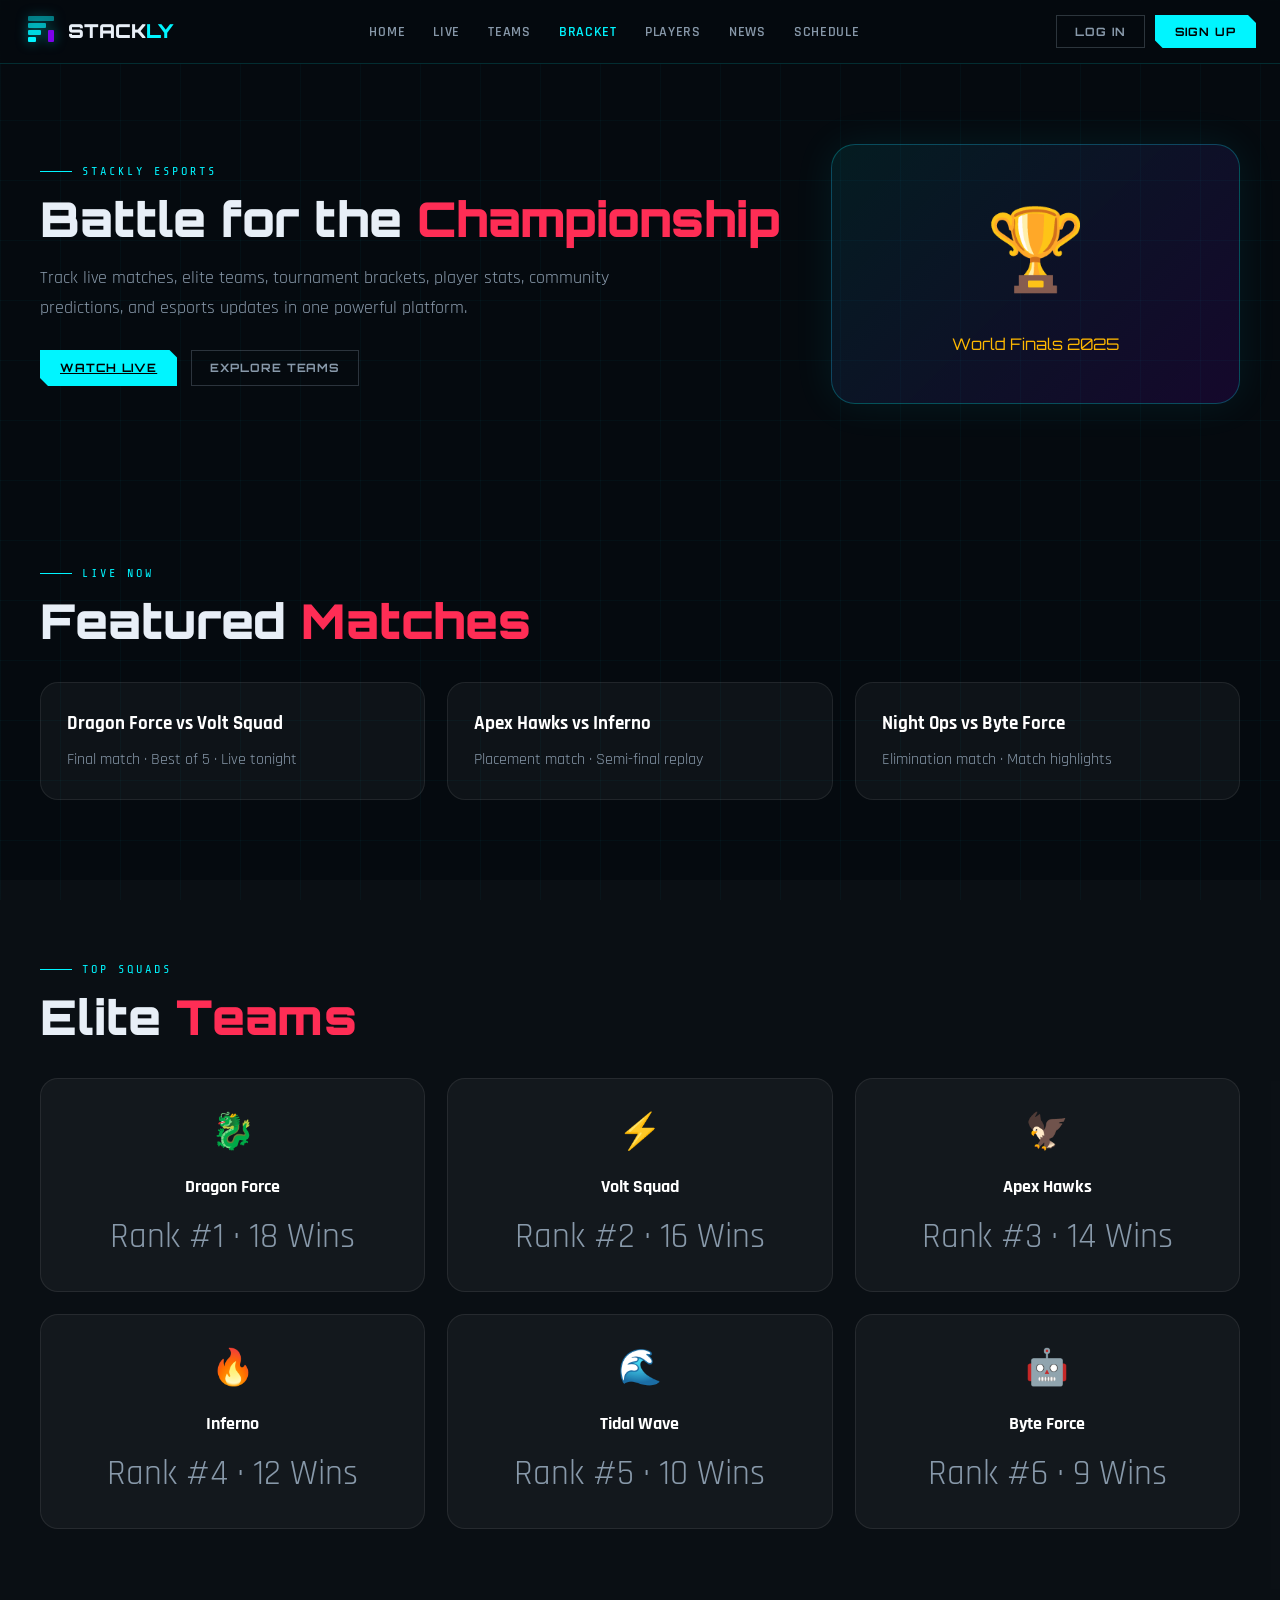
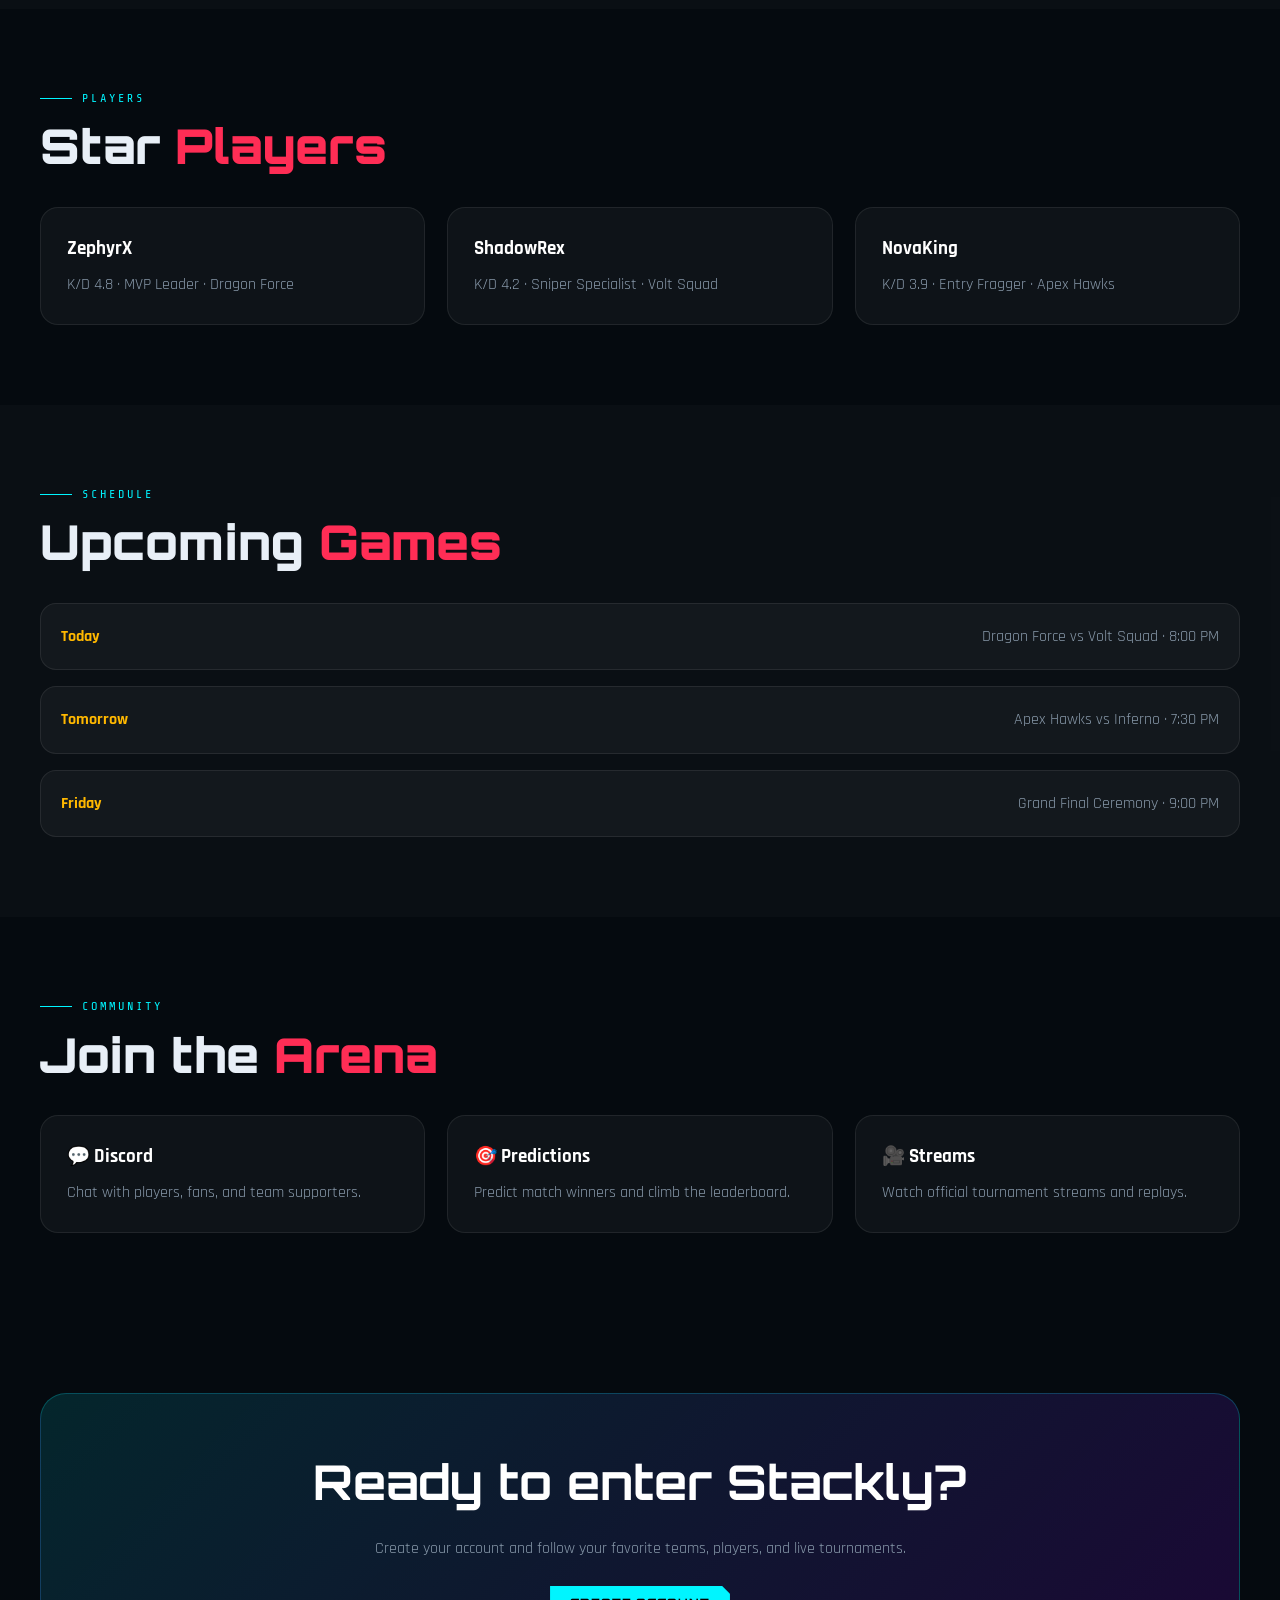
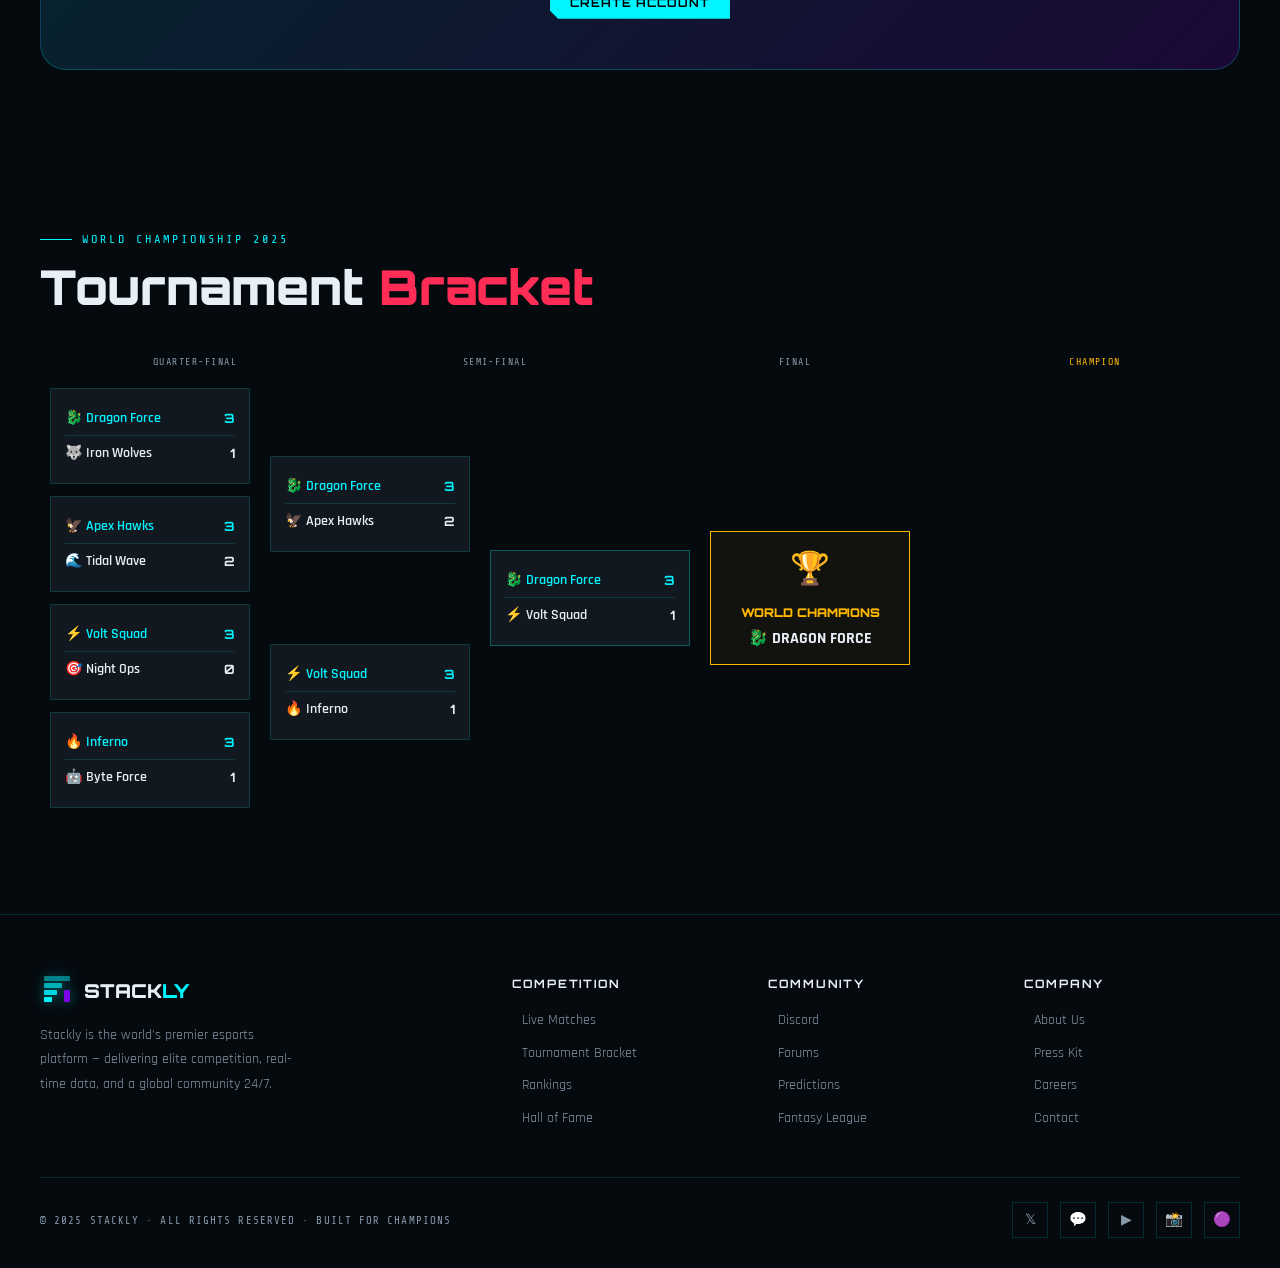
==== commit 3588d446: "update" ====
--- a/bracket.html
+++ b/bracket.html
@@ -4,14 +4,195 @@
 <meta charset="UTF-8" />
 <meta name="viewport" content="width=device-width, initial-scale=1.0" />
 <title>Tournament Bracket — STACKLY</title>
+
 <link href="https://fonts.googleapis.com/css2?family=Orbitron:wght@400;700;900&family=Rajdhani:wght@300;400;500;600;700&family=Share+Tech+Mono&display=swap" rel="stylesheet" />
+
 <link rel="stylesheet" href="styles.css" />
+
+<style>
+.section-text{
+  max-width:650px;
+  color:var(--muted);
+  font-size:1.1rem;
+  line-height:1.7;
+  margin-top:18px;
+}
+
+.hero-grid{
+  display:grid;
+  grid-template-columns:1.3fr .7fr;
+  gap:32px;
+  align-items:center;
+}
+
+.hero-actions{
+  display:flex;
+  gap:14px;
+  flex-wrap:wrap;
+  margin-top:26px;
+}
+
+.hero-card{
+  min-height:260px;
+  border:1px solid rgba(0,245,255,.25);
+  background:linear-gradient(135deg,rgba(0,245,255,.08),rgba(139,0,255,.12));
+  border-radius:24px;
+  display:flex;
+  align-items:center;
+  justify-content:center;
+  flex-direction:column;
+  font-size:5rem;
+  box-shadow:0 0 40px rgba(0,245,255,.08);
+}
+
+.hero-card span{
+  font-family:'Orbitron',sans-serif;
+  font-size:1rem;
+  color:var(--gold);
+  margin-top:14px;
+}
+
+.cards-grid{
+  display:grid;
+  grid-template-columns:repeat(3,1fr);
+  gap:22px;
+  margin-top:34px;
+}
+
+.info-card,
+.team-card{
+  padding:26px;
+  border:1px solid rgba(255,255,255,.08);
+  background:rgba(255,255,255,.04);
+  border-radius:18px;
+  transition:.3s ease;
+}
+
+.info-card:hover,
+.team-card:hover{
+  transform:translateY(-8px);
+  border-color:rgba(0,245,255,.4);
+  box-shadow:0 16px 40px rgba(0,245,255,.08);
+}
+
+.info-card h3,
+.team-card h3{
+  color:#fff;
+  margin-bottom:8px;
+}
+
+.info-card p,
+.team-card p{
+  color:var(--muted);
+  line-height:1.6;
+}
+
+.team-card{
+  text-align:center;
+  font-size:2.2rem;
+}
+
+.team-card h3{
+  font-size:1.1rem;
+  margin-top:12px;
+}
+
+.section-dark{
+  background:rgba(255,255,255,.025);
+}
+
+.schedule-list{
+  display:grid;
+  gap:16px;
+  margin-top:34px;
+}
+
+.schedule-list div{
+  display:flex;
+  justify-content:space-between;
+  gap:18px;
+  padding:20px;
+  border:1px solid rgba(255,255,255,.08);
+  background:rgba(255,255,255,.04);
+  border-radius:16px;
+}
+
+.schedule-list strong{
+  color:var(--gold);
+}
+
+.schedule-list span{
+  color:var(--muted);
+}
+
+.cta-box{
+  text-align:center;
+  padding:50px 24px;
+  border-radius:26px;
+  background:linear-gradient(135deg,rgba(0,245,255,.12),rgba(139,0,255,.16));
+  border:1px solid rgba(0,245,255,.22);
+}
+
+.cta-box h2{
+  color:#fff;
+  font-family:'Orbitron',sans-serif;
+  font-size:clamp(1.8rem,4vw,3rem);
+}
+
+.cta-box p{
+  color:var(--muted);
+  max-width:650px;
+  margin:14px auto 24px;
+  line-height:1.7;
+}
+
+@media(max-width:900px){
+  .hero-grid{
+    grid-template-columns:1fr;
+  }
+
+  .cards-grid{
+    grid-template-columns:repeat(2,1fr);
+  }
+
+  .hero-card{
+    min-height:220px;
+  }
+}
+
+@media(max-width:600px){
+  .section{
+    padding:70px 18px;
+  }
+
+  .cards-grid{
+    grid-template-columns:1fr;
+  }
+
+  .schedule-list div{
+    flex-direction:column;
+  }
+
+  .hero-actions{
+    flex-direction:column;
+  }
+
+  .hero-actions a,
+  .cta-box button{
+    width:100%;
+    text-align:center;
+    justify-content:center;
+  }
+}
+</style>
 </head>
+
 <body>
+
 <nav class="nav">
   <a href="index.html" class="nav-logo">
     <div class="nav-logo-icon">
-      <svg width="34" height="34" viewBox="0 0 34 34" fill="none" xmlns="http://www.w3.org/2000/svg">
+      <svg width="34" height="34" viewBox="0 0 34 34" fill="none">
         <rect x="4" y="22" width="8" height="5" rx="1" fill="#00F5FF"/>
         <rect x="4" y="15" width="13" height="5" rx="1" fill="#00F5FF" opacity="0.85"/>
         <rect x="4" y="8" width="18" height="5" rx="1" fill="#00F5FF" opacity="0.65"/>
@@ -21,6 +202,7 @@
     </div>
     <span class="brand-name"><span class="brand-stack">STACK</span><span class="brand-ly">LY</span></span>
   </a>
+
   <ul class="nav-links">
     <li><a href="index.html">Home</a></li>
     <li><a href="live.html">Live</a></li>
@@ -30,11 +212,15 @@
     <li><a href="news.html">News</a></li>
     <li><a href="schedule.html">Schedule</a></li>
   </ul>
+
   <div class="nav-auth">
     <button class="btn-login" id="openLogin">Log In</button>
     <button class="btn-signup" id="openSignup">Sign Up</button>
   </div>
-  <button class="hamburger" id="hamburger" aria-label="Menu"><span></span><span></span><span></span></button>
+
+  <button class="hamburger" id="hamburger" aria-label="Menu">
+    <span></span><span></span><span></span>
+  </button>
 </nav>
 
 <div class="mobile-menu" id="mobileMenu">
@@ -50,16 +236,154 @@
   <a href="streaming.html">Streams</a>
   <a href="community.html">Community</a>
   <a href="sponsors.html">Sponsors</a>
+
   <div class="mobile-auth-btns">
     <button class="btn-login" id="openLoginMobile">Log In</button>
     <button class="btn-signup" id="openSignupMobile">Sign Up</button>
   </div>
 </div>
+
 <main class="page-main">
+
+<section class="section hero-section">
+  <div class="section-inner hero-grid">
+    <div>
+      <div class="eyebrow">STACKLY ESPORTS</div>
+      <h1 class="section-title">Battle for the <span class="red">Championship</span></h1>
+      <p class="section-text">
+        Track live matches, elite teams, tournament brackets, player stats, community predictions,
+        and esports updates in one powerful platform.
+      </p>
+      <div class="hero-actions">
+        <a href="live.html" class="btn-signup">Watch Live</a>
+        <a href="teams.html" class="btn-login">Explore Teams</a>
+      </div>
+    </div>
+
+    <div class="hero-card">
+      🏆
+      <span>World Finals 2025</span>
+    </div>
+  </div>
+</section>
+
+<section class="section">
+  <div class="section-inner">
+    <div class="eyebrow">Live Now</div>
+    <h2 class="section-title">Featured <span class="red">Matches</span></h2>
+
+    <div class="cards-grid">
+      <div class="info-card">
+        <h3>Dragon Force vs Volt Squad</h3>
+        <p>Final match · Best of 5 · Live tonight</p>
+      </div>
+      <div class="info-card">
+        <h3>Apex Hawks vs Inferno</h3>
+        <p>Placement match · Semi-final replay</p>
+      </div>
+      <div class="info-card">
+        <h3>Night Ops vs Byte Force</h3>
+        <p>Elimination match · Match highlights</p>
+      </div>
+    </div>
+  </div>
+</section>
+
+<section class="section section-dark">
+  <div class="section-inner">
+    <div class="eyebrow">Top Squads</div>
+    <h2 class="section-title">Elite <span class="red">Teams</span></h2>
+
+    <div class="cards-grid">
+      <div class="team-card">🐉 <h3>Dragon Force</h3><p>Rank #1 · 18 Wins</p></div>
+      <div class="team-card">⚡ <h3>Volt Squad</h3><p>Rank #2 · 16 Wins</p></div>
+      <div class="team-card">🦅 <h3>Apex Hawks</h3><p>Rank #3 · 14 Wins</p></div>
+      <div class="team-card">🔥 <h3>Inferno</h3><p>Rank #4 · 12 Wins</p></div>
+      <div class="team-card">🌊 <h3>Tidal Wave</h3><p>Rank #5 · 10 Wins</p></div>
+      <div class="team-card">🤖 <h3>Byte Force</h3><p>Rank #6 · 9 Wins</p></div>
+    </div>
+  </div>
+</section>
+
+<section class="section">
+  <div class="section-inner">
+    <div class="eyebrow">Players</div>
+    <h2 class="section-title">Star <span class="red">Players</span></h2>
+
+    <div class="cards-grid">
+      <div class="info-card">
+        <h3>ZephyrX</h3>
+        <p>K/D 4.8 · MVP Leader · Dragon Force</p>
+      </div>
+      <div class="info-card">
+        <h3>ShadowRex</h3>
+        <p>K/D 4.2 · Sniper Specialist · Volt Squad</p>
+      </div>
+      <div class="info-card">
+        <h3>NovaKing</h3>
+        <p>K/D 3.9 · Entry Fragger · Apex Hawks</p>
+      </div>
+    </div>
+  </div>
+</section>
+
+<section class="section section-dark">
+  <div class="section-inner">
+    <div class="eyebrow">Schedule</div>
+    <h2 class="section-title">Upcoming <span class="red">Games</span></h2>
+
+    <div class="schedule-list">
+      <div>
+        <strong>Today</strong>
+        <span>Dragon Force vs Volt Squad · 8:00 PM</span>
+      </div>
+      <div>
+        <strong>Tomorrow</strong>
+        <span>Apex Hawks vs Inferno · 7:30 PM</span>
+      </div>
+      <div>
+        <strong>Friday</strong>
+        <span>Grand Final Ceremony · 9:00 PM</span>
+      </div>
+    </div>
+  </div>
+</section>
+
+<section class="section">
+  <div class="section-inner">
+    <div class="eyebrow">Community</div>
+    <h2 class="section-title">Join the <span class="red">Arena</span></h2>
+
+    <div class="cards-grid">
+      <div class="info-card">
+        <h3>💬 Discord</h3>
+        <p>Chat with players, fans, and team supporters.</p>
+      </div>
+      <div class="info-card">
+        <h3>🎯 Predictions</h3>
+        <p>Predict match winners and climb the leaderboard.</p>
+      </div>
+      <div class="info-card">
+        <h3>🎥 Streams</h3>
+        <p>Watch official tournament streams and replays.</p>
+      </div>
+    </div>
+  </div>
+</section>
+
+<section class="section cta-section">
+  <div class="section-inner cta-box">
+    <h2>Ready to enter Stackly?</h2>
+    <p>Create your account and follow your favorite teams, players, and live tournaments.</p>
+    <button class="btn-signup" id="openSignupCta">Create Account</button>
+  </div>
+</section>
+
 <section class="section bracket" id="bracket">
   <div class="section-inner">
     <div class="eyebrow">World Championship 2025</div>
     <h2 class="section-title reveal">Tournament <span class="red">Bracket</span></h2>
+
     <div class="bracket-visual reveal reveal-delay-1">
       <div style="display:flex;gap:0;min-width:880px;">
         <div style="flex:1;text-align:center;padding-bottom:8px;font-family:'Share Tech Mono',monospace;font-size:0.62rem;letter-spacing:0.15em;color:var(--muted);text-transform:uppercase;padding-left:10px">Quarter-Final</div>
@@ -67,27 +391,45 @@
         <div style="flex:1;text-align:center;padding-bottom:8px;font-family:'Share Tech Mono',monospace;font-size:0.62rem;letter-spacing:0.15em;color:var(--muted);text-transform:uppercase;padding-left:10px">Final</div>
         <div style="flex:1;text-align:center;padding-bottom:8px;font-family:'Share Tech Mono',monospace;font-size:0.62rem;letter-spacing:0.15em;color:var(--gold);text-transform:uppercase;padding-left:10px">Champion</div>
       </div>
+
       <div class="bracket-grid">
-        <!-- QF -->
         <div class="bracket-col">
-          <div class="bracket-match"><div class="bracket-team winner">🐉 Dragon Force <span class="bracket-team-score cyan">3</span></div><div class="bracket-team">🐺 Iron Wolves <span class="bracket-team-score">1</span></div></div>
-          <div class="bracket-match"><div class="bracket-team winner">🦅 Apex Hawks <span class="bracket-team-score cyan">3</span></div><div class="bracket-team">🌊 Tidal Wave <span class="bracket-team-score">2</span></div></div>
-          <div class="bracket-match"><div class="bracket-team winner">⚡ Volt Squad <span class="bracket-team-score cyan">3</span></div><div class="bracket-team">🎯 Night Ops <span class="bracket-team-score">0</span></div></div>
-          <div class="bracket-match"><div class="bracket-team winner">🔥 Inferno <span class="bracket-team-score cyan">3</span></div><div class="bracket-team">🤖 Byte Force <span class="bracket-team-score">1</span></div></div>
+          <div class="bracket-match">
+            <div class="bracket-team winner">🐉 Dragon Force <span class="bracket-team-score cyan">3</span></div>
+            <div class="bracket-team">🐺 Iron Wolves <span class="bracket-team-score">1</span></div>
+          </div>
+          <div class="bracket-match">
+            <div class="bracket-team winner">🦅 Apex Hawks <span class="bracket-team-score cyan">3</span></div>
+            <div class="bracket-team">🌊 Tidal Wave <span class="bracket-team-score">2</span></div>
+          </div>
+          <div class="bracket-match">
+            <div class="bracket-team winner">⚡ Volt Squad <span class="bracket-team-score cyan">3</span></div>
+            <div class="bracket-team">🎯 Night Ops <span class="bracket-team-score">0</span></div>
+          </div>
+          <div class="bracket-match">
+            <div class="bracket-team winner">🔥 Inferno <span class="bracket-team-score cyan">3</span></div>
+            <div class="bracket-team">🤖 Byte Force <span class="bracket-team-score">1</span></div>
+          </div>
         </div>
-        <!-- SF -->
+
         <div class="bracket-col" style="justify-content:space-around;gap:0;padding-top:32px;padding-bottom:32px">
-          <div class="bracket-match"><div class="bracket-team winner">🐉 Dragon Force <span class="bracket-team-score cyan">3</span></div><div class="bracket-team">🦅 Apex Hawks <span class="bracket-team-score">2</span></div></div>
-          <div class="bracket-match"><div class="bracket-team winner">⚡ Volt Squad <span class="bracket-team-score cyan">3</span></div><div class="bracket-team">🔥 Inferno <span class="bracket-team-score">1</span></div></div>
+          <div class="bracket-match">
+            <div class="bracket-team winner">🐉 Dragon Force <span class="bracket-team-score cyan">3</span></div>
+            <div class="bracket-team">🦅 Apex Hawks <span class="bracket-team-score">2</span></div>
+          </div>
+          <div class="bracket-match">
+            <div class="bracket-team winner">⚡ Volt Squad <span class="bracket-team-score cyan">3</span></div>
+            <div class="bracket-team">🔥 Inferno <span class="bracket-team-score">1</span></div>
+          </div>
         </div>
-        <!-- Final -->
+
         <div class="bracket-col" style="justify-content:center;padding-top:0;padding-bottom:0">
           <div class="bracket-match" style="border-color:rgba(0,245,255,0.3)">
             <div class="bracket-team winner">🐉 Dragon Force <span class="bracket-team-score cyan">3</span></div>
             <div class="bracket-team">⚡ Volt Squad <span class="bracket-team-score">1</span></div>
           </div>
         </div>
-        <!-- Champion -->
+
         <div class="bracket-col" style="justify-content:center">
           <div class="bracket-match" style="border-color:var(--gold);text-align:center;background:rgba(255,184,0,0.05)">
             <div style="font-size:2rem;margin-bottom:8px">🏆</div>
@@ -99,18 +441,20 @@
     </div>
   </div>
 </section>
+
 </main>
+
 <footer>
   <div class="footer-inner">
     <div class="footer-top">
       <div class="footer-brand">
         <a href="index.html" class="nav-logo">
           <div class="nav-logo-icon">
-            <svg width="34" height="34" viewBox="0 0 34 34" fill="none" xmlns="http://www.w3.org/2000/svg">
-              <rect x="4"  y="22" width="8"  height="5" rx="1" fill="#00F5FF"/>
-              <rect x="4"  y="15" width="13" height="5" rx="1" fill="#00F5FF" opacity="0.85"/>
-              <rect x="4"  y="8"  width="18" height="5" rx="1" fill="#00F5FF" opacity="0.65"/>
-              <rect x="4"  y="1"  width="26" height="5" rx="1" fill="#00F5FF" opacity="0.45"/>
+            <svg width="34" height="34" viewBox="0 0 34 34" fill="none">
+              <rect x="4" y="22" width="8" height="5" rx="1" fill="#00F5FF"/>
+              <rect x="4" y="15" width="13" height="5" rx="1" fill="#00F5FF" opacity="0.85"/>
+              <rect x="4" y="8" width="18" height="5" rx="1" fill="#00F5FF" opacity="0.65"/>
+              <rect x="4" y="1" width="26" height="5" rx="1" fill="#00F5FF" opacity="0.45"/>
               <rect x="24" y="15" width="6" height="12" rx="1" fill="#8B00FF" opacity="0.9"/>
             </svg>
           </div>
@@ -118,6 +462,7 @@
         </a>
         <p>Stackly is the world's premier esports platform — delivering elite competition, real-time data, and a global community 24/7.</p>
       </div>
+
       <div class="footer-col">
         <h4>Competition</h4>
         <ul>
@@ -127,6 +472,7 @@
           <li><a href="404page.html">Hall of Fame</a></li>
         </ul>
       </div>
+
       <div class="footer-col">
         <h4>Community</h4>
         <ul>
@@ -136,6 +482,7 @@
           <li><a href="404page.html">Fantasy League</a></li>
         </ul>
       </div>
+
       <div class="footer-col">
         <h4>Company</h4>
         <ul>
@@ -146,66 +493,62 @@
         </ul>
       </div>
     </div>
+
     <div class="footer-bottom">
       <div class="footer-copy">© 2025 STACKLY · ALL RIGHTS RESERVED · BUILT FOR CHAMPIONS</div>
       <div class="footer-social">
-        <a href="404page.html" class="social-link" aria-label="Twitter">𝕏</a>
-        <a href="404page.html" class="social-link" aria-label="Discord">💬</a>
-        <a href="404page.html" class="social-link" aria-label="YouTube">▶</a>
-        <a href="404page.html" class="social-link" aria-label="Instagram">📸</a>
-        <a href="404page.html" class="social-link" aria-label="Twitch">🟣</a>
+        <a href="404page.html" class="social-link">𝕏</a>
+        <a href="404page.html" class="social-link">💬</a>
+        <a href="404page.html" class="social-link">▶</a>
+        <a href="404page.html" class="social-link">📸</a>
+        <a href="404page.html" class="social-link">🟣</a>
       </div>
     </div>
   </div>
 </footer>
+
 <div class="auth-overlay" id="authOverlay">
   <div class="auth-modal" id="authModal">
-    <button class="auth-close" id="authClose" aria-label="Close">✕</button>
-
-    <!-- Logo -->
+    <button class="auth-close" id="authClose">✕</button>
+
     <div class="auth-logo-wrap">
-      <svg width="28" height="28" viewBox="0 0 34 34" fill="none" xmlns="http://www.w3.org/2000/svg" style="filter:drop-shadow(0 0 6px rgba(0,245,255,0.5))">
-        <rect x="4" y="22" width="8"  height="5" rx="1" fill="#00F5FF"/>
+      <svg width="28" height="28" viewBox="0 0 34 34" fill="none">
+        <rect x="4" y="22" width="8" height="5" rx="1" fill="#00F5FF"/>
         <rect x="4" y="15" width="13" height="5" rx="1" fill="#00F5FF" opacity="0.85"/>
-        <rect x="4" y="8"  width="18" height="5" rx="1" fill="#00F5FF" opacity="0.65"/>
-        <rect x="4" y="1"  width="26" height="5" rx="1" fill="#00F5FF" opacity="0.45"/>
+        <rect x="4" y="8" width="18" height="5" rx="1" fill="#00F5FF" opacity="0.65"/>
+        <rect x="4" y="1" width="26" height="5" rx="1" fill="#00F5FF" opacity="0.45"/>
         <rect x="24" y="15" width="6" height="12" rx="1" fill="#8B00FF" opacity="0.9"/>
       </svg>
       <span class="brand-stack">STACK</span><span class="brand-ly">LY</span>
     </div>
 
-    <!-- Tabs -->
     <div class="auth-tabs">
       <button class="auth-tab active" data-tab="login">Log In</button>
       <button class="auth-tab" data-tab="signup">Sign Up</button>
     </div>
 
-    <!-- LOGIN PANEL -->
     <div class="auth-panel active" id="panel-login">
       <div class="auth-heading">Welcome back</div>
       <p class="auth-sub">Enter the arena. Your stats await.</p>
 
       <div class="auth-field">
         <label>Email Address</label>
-        <input type="email" placeholder="you@example.com" autocomplete="email" />
-      </div>
+        <input type="email" placeholder="you@example.com" />
+      </div>
+
       <div class="auth-field">
         <label>Password</label>
-        <input type="password" placeholder="••••••••" autocomplete="current-password" />
-      </div>
+        <input type="password" placeholder="••••••••" />
+      </div>
+
       <a href="#" class="auth-forgot">Forgot password?</a>
       <button class="auth-submit">Log In to Stackly</button>
 
-      <div class="auth-divider"><span>or continue with</span></div>
-      <div class="auth-social">
-        <button class="auth-social-btn">🌐 Google</button>
-        <button class="auth-social-btn">🎮 Discord</button>
-      </div>
-
-      <div class="auth-switch">Don't have an account? <button id="switchToSignup">Sign up free</button></div>
-    </div>
-
-    <!-- SIGNUP PANEL -->
+      <div class="auth-switch">
+        Don't have an account? <button id="switchToSignup">Sign up free</button>
+      </div>
+    </div>
+
     <div class="auth-panel" id="panel-signup">
       <div class="auth-heading">Create your account</div>
       <p class="auth-sub">Join 4.8M players — track matches, predict outcomes, rise the ranks.</p>
@@ -213,45 +556,64 @@
       <div class="auth-field-row">
         <div class="auth-field">
           <label>First Name</label>
-          <input type="text" placeholder="Arjun" autocomplete="given-name" />
+          <input type="text" placeholder="Arjun" />
         </div>
         <div class="auth-field">
           <label>Last Name</label>
-          <input type="text" placeholder="Sharma" autocomplete="family-name" />
+          <input type="text" placeholder="Sharma" />
         </div>
       </div>
+
       <div class="auth-field">
-        <label>Gamertag / Username</label>
-        <input type="text" placeholder="ZephyrX" autocomplete="username" />
-      </div>
+        <label>Gamertag</label>
+        <input type="text" placeholder="ZephyrX" />
+      </div>
+
       <div class="auth-field">
         <label>Email Address</label>
-        <input type="email" placeholder="you@example.com" autocomplete="email" />
-      </div>
+        <input type="email" placeholder="you@example.com" />
+      </div>
+
       <div class="auth-field">
         <label>Password</label>
-        <input type="password" placeholder="Create a strong password" id="signupPassword" autocomplete="new-password" />
-        <div class="password-strength">
-          <div class="strength-bar" id="s1"></div>
-          <div class="strength-bar" id="s2"></div>
-          <div class="strength-bar" id="s3"></div>
-          <div class="strength-bar" id="s4"></div>
-        </div>
+        <input type="password" placeholder="Create password" />
       </div>
 
       <button class="auth-submit">Create Account</button>
 
-      <div class="auth-divider"><span>or sign up with</span></div>
-      <div class="auth-social">
-        <button class="auth-social-btn">🌐 Google</button>
-        <button class="auth-social-btn">🎮 Discord</button>
-      </div>
-
-      <p class="auth-terms">By signing up you agree to our <a href="#">Terms of Service</a> and <a href="#">Privacy Policy</a>.</p>
-      <div class="auth-switch">Already have an account? <button id="switchToLogin">Log in</button></div>
+      <div class="auth-switch">
+        Already have an account? <button id="switchToLogin">Log in</button>
+      </div>
     </div>
   </div>
 </div>
+
 <script src="script.js"></script>
+
+<script>
+const openSignupCta = document.getElementById("openSignupCta");
+
+if(openSignupCta){
+  openSignupCta.addEventListener("click", () => {
+    const authOverlay = document.getElementById("authOverlay");
+
+    authOverlay.classList.add("active");
+    document.body.style.overflow = "hidden";
+
+    document.querySelectorAll(".auth-tab").forEach(tab => {
+      tab.classList.remove("active");
+    });
+
+    document.querySelector('[data-tab="signup"]').classList.add("active");
+
+    document.querySelectorAll(".auth-panel").forEach(panel => {
+      panel.classList.remove("active");
+    });
+
+    document.getElementById("panel-signup").classList.add("active");
+  });
+}
+</script>
+
 </body>
-</html>
+</html>
--- a/styles.css
+++ b/styles.css
@@ -1749,3 +1749,112 @@
 main.page-main .hero{min-height:calc(100vh - 64px);padding-top:80px;}
 .nav-links a.active{color:var(--cyan);}
 @media(max-width:768px){.mobile-menu{top:64px;max-height:calc(100vh - 64px);overflow-y:auto;}}
+
+.home-section-grid{
+  display:grid;
+  grid-template-columns:repeat(auto-fit,minmax(260px,1fr));
+  gap:24px;
+  margin-top:45px;
+}
+
+.home-section-card{
+  background:rgba(255,255,255,.04);
+  border:1px solid rgba(0,245,255,.2);
+  padding:30px;
+  border-radius:20px;
+  transition:.3s ease;
+}
+
+.home-section-card:hover{
+  transform:translateY(-8px);
+  box-shadow:0 0 28px rgba(0,245,255,.25);
+}
+
+.home-icon{
+  font-size:2.8rem;
+  margin-bottom:16px;
+}
+
+.home-section-card h3{
+  font-family:'Orbitron',sans-serif;
+  color:#00F5FF;
+  margin-bottom:12px;
+}
+
+.home-section-card p{
+  color:var(--muted);
+  line-height:1.6;
+}
+
+.home-section-card a{
+  display:inline-block;
+  margin-top:18px;
+  color:#ff2d55;
+  text-decoration:none;
+  font-weight:700;
+}
+
+.home-section-card a:hover{
+  color:#00F5FF;
+}
+
+.live-tag,
+.time-tag{
+  display:inline-block;
+  margin-bottom:14px;
+  padding:6px 12px;
+  border-radius:999px;
+  font-family:'Share Tech Mono',monospace;
+  font-size:.75rem;
+}
+
+.live-tag{
+  background:rgba(255,45,85,.14);
+  color:#ff2d55;
+  border:1px solid rgba(255,45,85,.4);
+}
+
+.time-tag{
+  background:rgba(0,245,255,.12);
+  color:#00F5FF;
+  border:1px solid rgba(0,245,255,.35);
+}
+
+.home-cta-card{
+  text-align:center;
+  padding:60px 30px;
+  border-radius:24px;
+  border:1px solid rgba(0,245,255,.22);
+  background:linear-gradient(135deg,rgba(0,245,255,.08),rgba(139,0,255,.12));
+  box-shadow:0 0 40px rgba(0,245,255,.12);
+}
+
+.home-cta-card h2{
+  font-size:clamp(2rem,4vw,3.4rem);
+  color:#fff;
+  margin-bottom:18px;
+}
+
+.home-cta-card p{
+  max-width:720px;
+  margin:0 auto 28px;
+  color:var(--muted);
+  line-height:1.7;
+}
+
+.cyan{color:#00F5FF;}
+.red{color:#ff2d55;}
+
+@media(max-width:768px){
+  .home-section-grid{
+    grid-template-columns:1fr;
+  }
+
+  .home-section-card{
+    padding:24px;
+  }
+
+  .home-cta-card{
+    padding:40px 20px;
+  }
+}
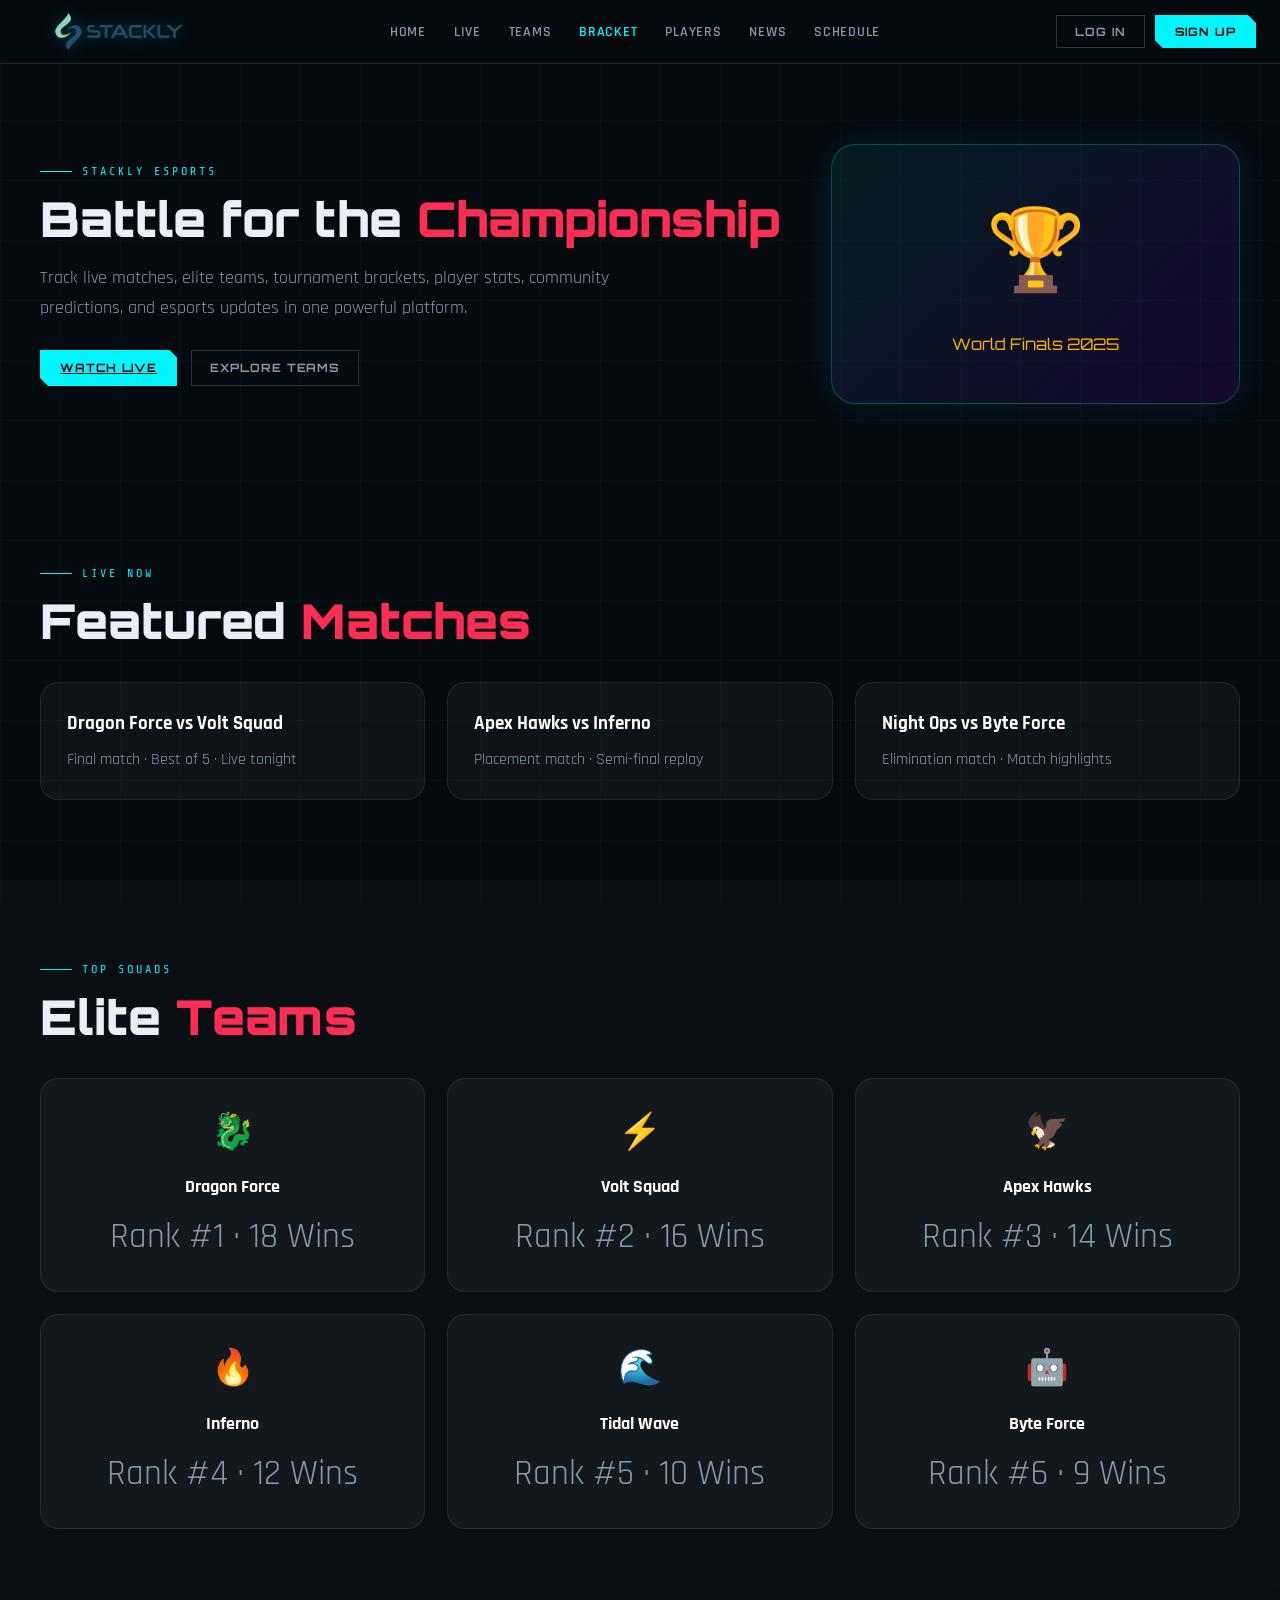
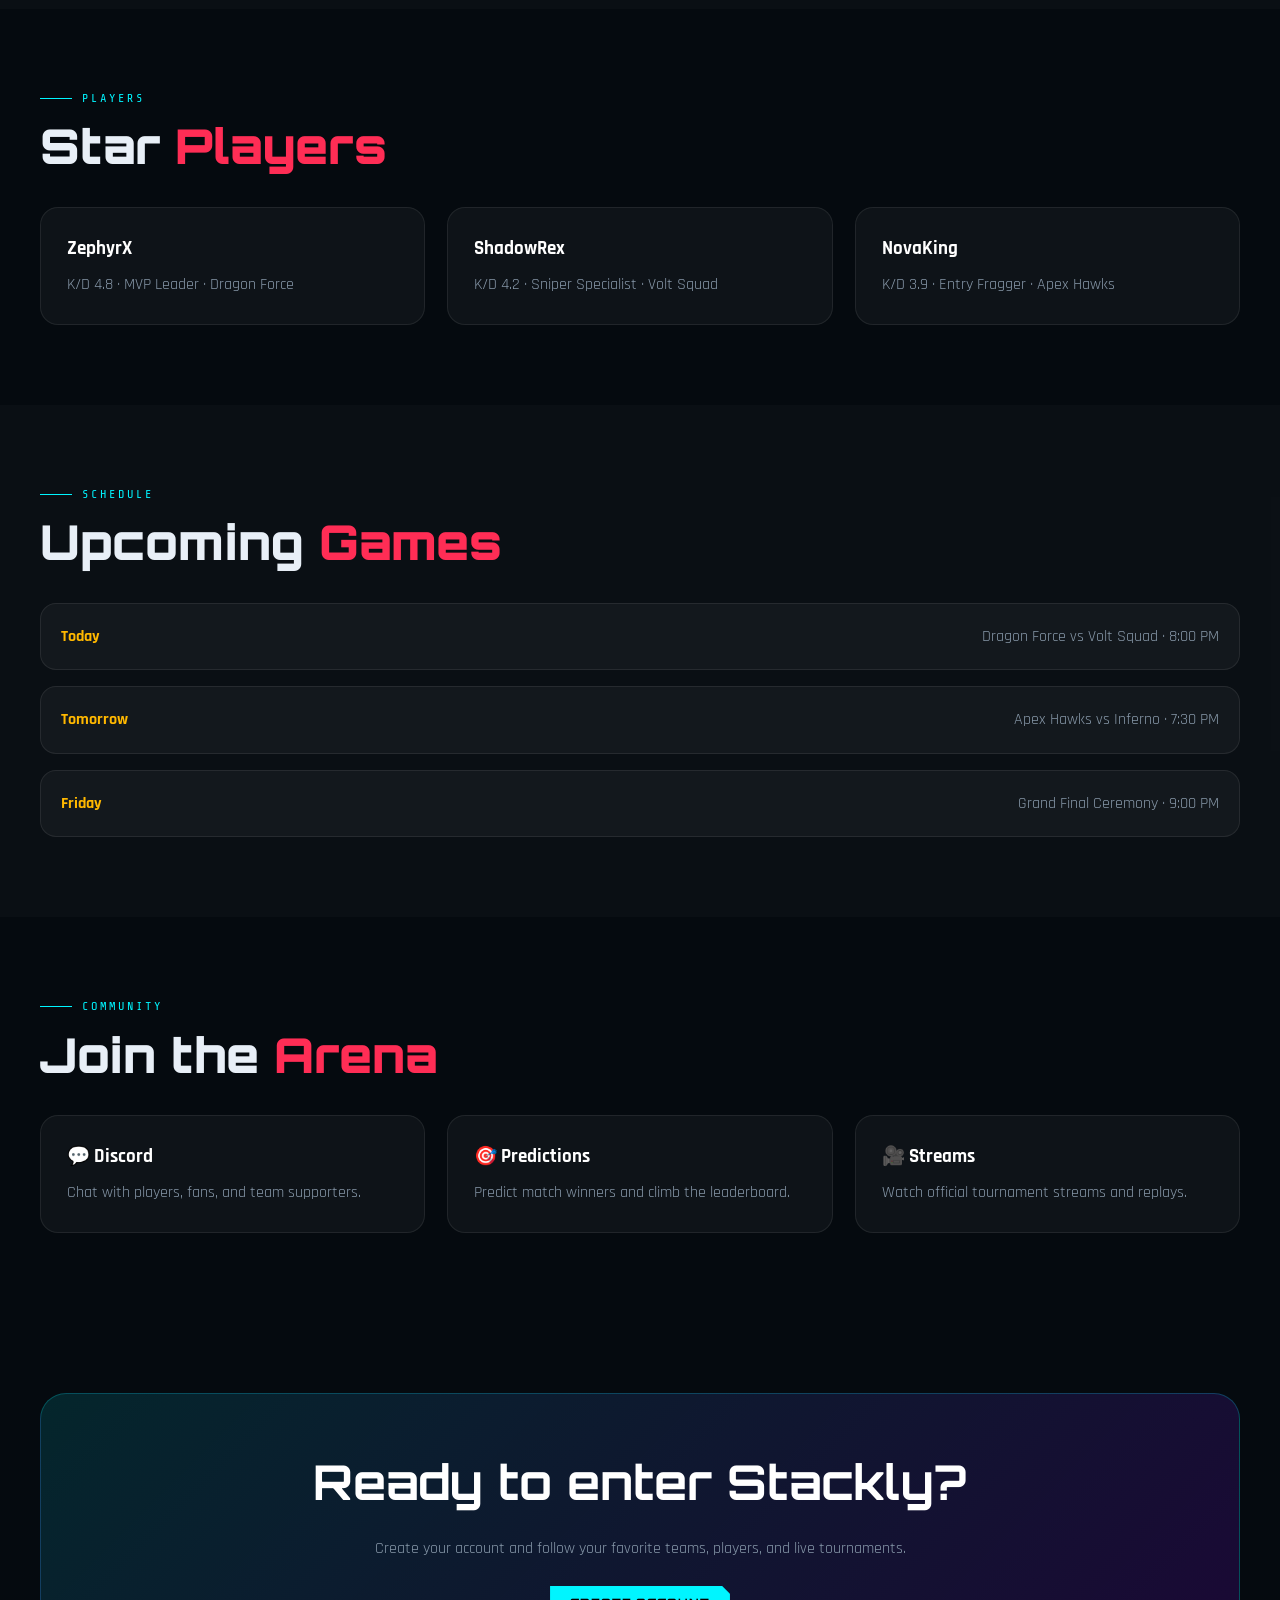
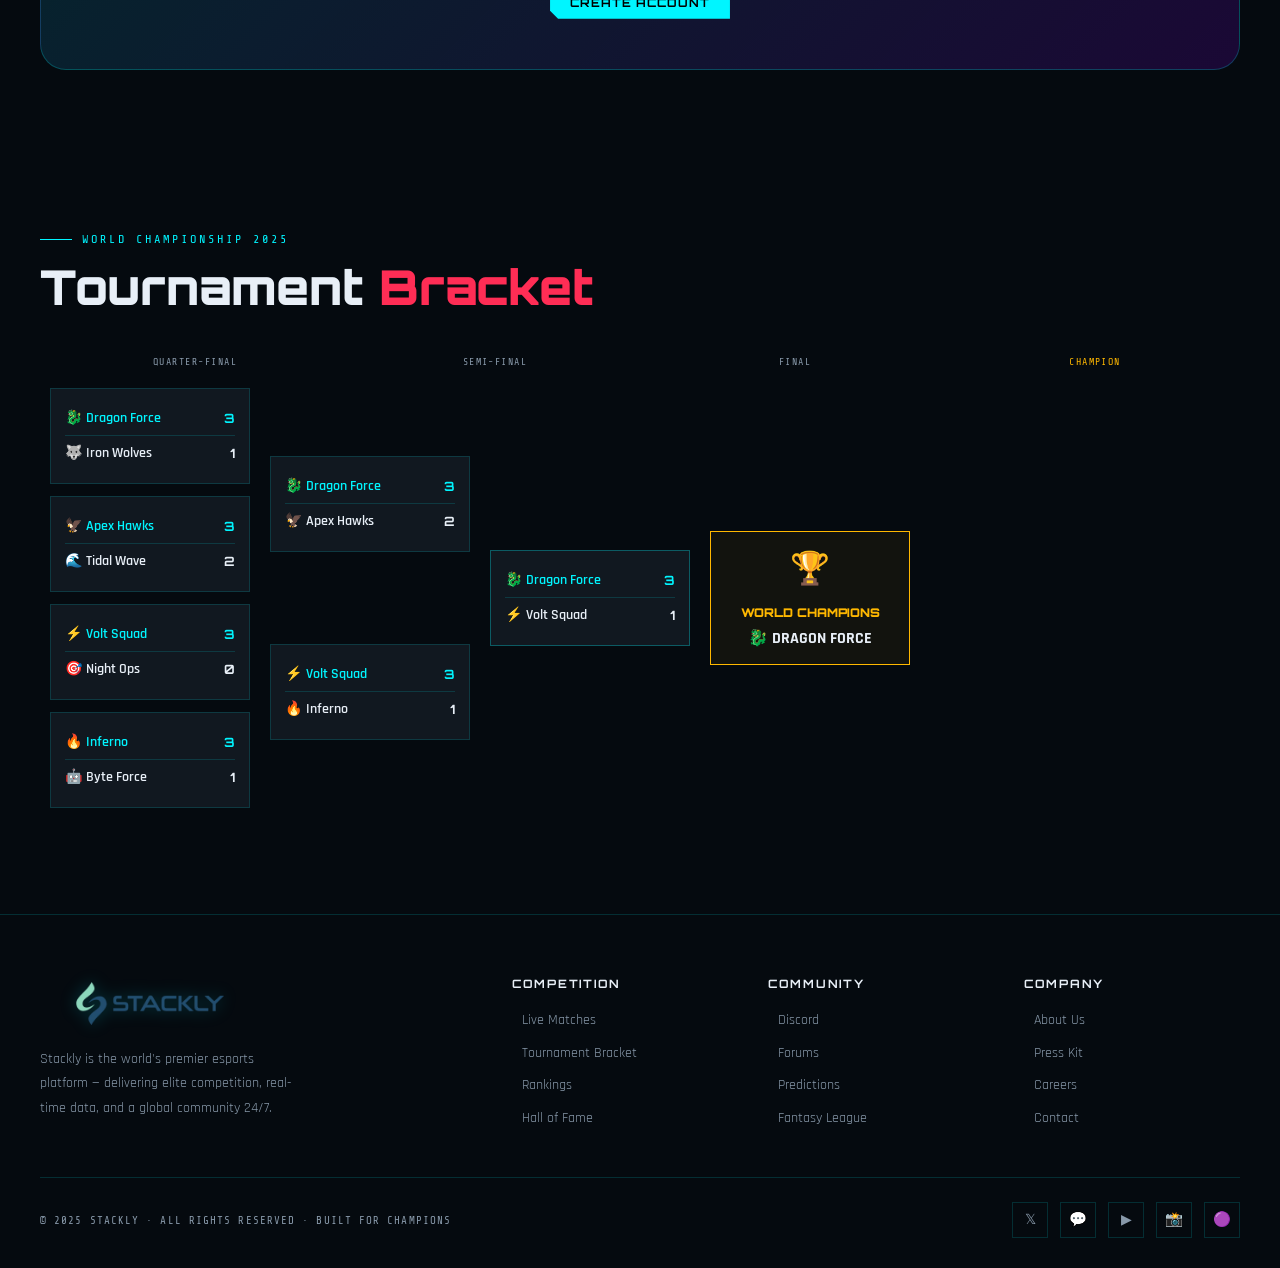
==== commit 9903bfc5: "update" ====
--- a/bracket.html
+++ b/bracket.html
@@ -191,16 +191,7 @@
 
 <nav class="nav">
   <a href="index.html" class="nav-logo">
-    <div class="nav-logo-icon">
-      <svg width="34" height="34" viewBox="0 0 34 34" fill="none">
-        <rect x="4" y="22" width="8" height="5" rx="1" fill="#00F5FF"/>
-        <rect x="4" y="15" width="13" height="5" rx="1" fill="#00F5FF" opacity="0.85"/>
-        <rect x="4" y="8" width="18" height="5" rx="1" fill="#00F5FF" opacity="0.65"/>
-        <rect x="4" y="1" width="26" height="5" rx="1" fill="#00F5FF" opacity="0.45"/>
-        <rect x="24" y="15" width="6" height="12" rx="1" fill="#8B00FF" opacity="0.9"/>
-      </svg>
-    </div>
-    <span class="brand-name"><span class="brand-stack">STACK</span><span class="brand-ly">LY</span></span>
+    <img src="assets/logo-dark.webp" alt="Stackly Logo" class="site-logo-img">
   </a>
 
   <ul class="nav-links">
@@ -449,27 +440,18 @@
     <div class="footer-top">
       <div class="footer-brand">
         <a href="index.html" class="nav-logo">
-          <div class="nav-logo-icon">
-            <svg width="34" height="34" viewBox="0 0 34 34" fill="none">
-              <rect x="4" y="22" width="8" height="5" rx="1" fill="#00F5FF"/>
-              <rect x="4" y="15" width="13" height="5" rx="1" fill="#00F5FF" opacity="0.85"/>
-              <rect x="4" y="8" width="18" height="5" rx="1" fill="#00F5FF" opacity="0.65"/>
-              <rect x="4" y="1" width="26" height="5" rx="1" fill="#00F5FF" opacity="0.45"/>
-              <rect x="24" y="15" width="6" height="12" rx="1" fill="#8B00FF" opacity="0.9"/>
-            </svg>
-          </div>
-          <span class="brand-name"><span class="brand-stack">STACK</span><span class="brand-ly">LY</span></span>
+          <img src="assets/logo-dark.webp" alt="Stackly Logo" class="site-logo-img footer-logo-img">
         </a>
         <p>Stackly is the world's premier esports platform — delivering elite competition, real-time data, and a global community 24/7.</p>
       </div>
 
       <div class="footer-col">
         <h4>Competition</h4>
-        <ul>
-          <li><a href="404page.html">Live Matches</a></li>
-          <li><a href="404page.html">Tournament Bracket</a></li>
-          <li><a href="404page.html">Rankings</a></li>
-          <li><a href="404page.html">Hall of Fame</a></li>
+         <ul>
+          <li><a href="live.html">Live Matches</a></li>
+          <li><a href="bracket.html">Tournament Bracket</a></li>
+          <li><a href="players.html">Rankings</a></li>
+          <li><a href="players.html">Hall of Fame</a></li>
         </ul>
       </div>
 
@@ -541,7 +523,7 @@
         <input type="password" placeholder="••••••••" />
       </div>
 
-      <a href="#" class="auth-forgot">Forgot password?</a>
+      <a href="404page.html" class="auth-forgot">Forgot password?</a>
       <button class="auth-submit">Log In to Stackly</button>
 
       <div class="auth-switch">
@@ -592,25 +574,9 @@
 
 <script>
 const openSignupCta = document.getElementById("openSignupCta");
-
 if(openSignupCta){
   openSignupCta.addEventListener("click", () => {
-    const authOverlay = document.getElementById("authOverlay");
-
-    authOverlay.classList.add("active");
-    document.body.style.overflow = "hidden";
-
-    document.querySelectorAll(".auth-tab").forEach(tab => {
-      tab.classList.remove("active");
-    });
-
-    document.querySelector('[data-tab="signup"]').classList.add("active");
-
-    document.querySelectorAll(".auth-panel").forEach(panel => {
-      panel.classList.remove("active");
-    });
-
-    document.getElementById("panel-signup").classList.add("active");
+    window.location.href = "signup.html";
   });
 }
 </script>
--- a/styles.css
+++ b/styles.css
@@ -179,6 +179,47 @@
   50% { filter: drop-shadow(0 0 14px rgba(0,245,255,0.9)); }
 }
 
+/* Updated Stackly image logo */
+.site-logo-img{
+  height:46px;
+  width:auto;
+  max-width:190px;
+  display:block;
+  object-fit:contain;
+  filter:drop-shadow(0 0 8px rgba(0,245,255,0.25));
+  transition:transform .3s ease, filter .3s ease;
+}
+.site-logo-img:hover{
+  transform:scale(1.04);
+  filter:drop-shadow(0 0 12px rgba(0,245,255,0.45));
+}
+.footer-logo-img{
+  height:58px;
+  max-width:220px;
+}
+.auth-logo-img{
+  height:52px;
+  width:auto;
+  max-width:210px;
+  display:block;
+  object-fit:contain;
+  margin:0 auto;
+}
+@media (max-width:768px){
+  .site-logo-img{
+    height:38px;
+    max-width:150px;
+  }
+  .footer-logo-img{
+    height:48px;
+    max-width:180px;
+  }
+  .auth-logo-img{
+    height:44px;
+    max-width:170px;
+  }
+}
+
 .nav-links {
   display: flex;
   gap: 28px;
